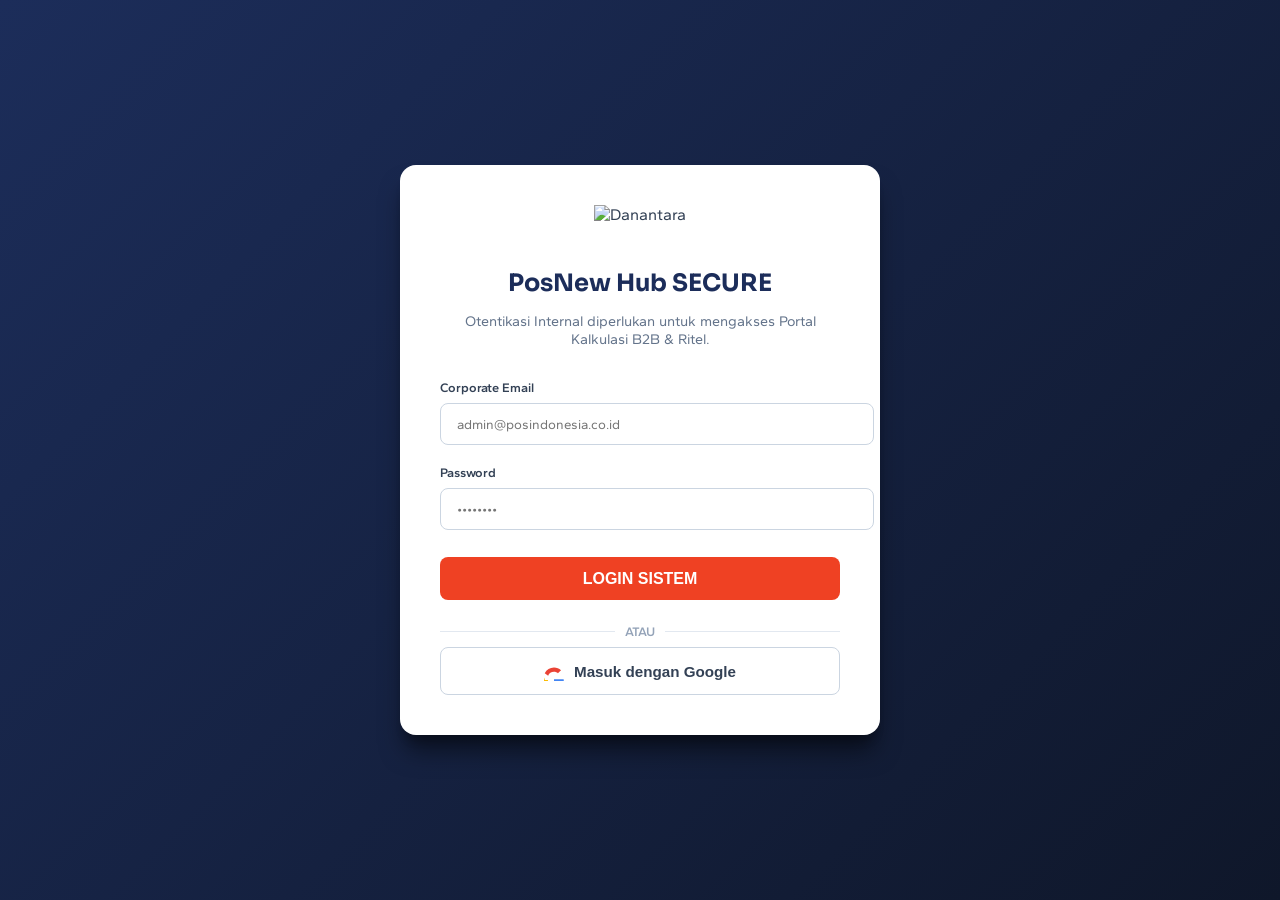
==== beta.html @ 0de01453 "Update beta.html" ====
<!DOCTYPE html>
<html lang="id">
<head>
    <meta charset="UTF-8">
    <meta name="viewport" content="width=device-width, initial-scale=1.0, maximum-scale=1.0, user-scalable=no">
    
    <title>Portal Optimalisasi Tarif Pengiriman PosIND by Ikhsan Radiansyah</title>
    <meta name="description" content="Portal Kalkulasi dan Optimalisasi Tarif Pengiriman Pos Indonesia (PosIND). Sistem logistik multi-paket B2B dan Ritel untuk efisiensi jalur Udara, Darat, Laut, Sekunder, dan Tersier oleh Ikhsan Radiansyah.">
    
    <!-- Favicon -->
    <link rel="icon" href="data:image/svg+xml,<svg xmlns=%22http://www.w3.org/2000/svg%22 viewBox=%220 0 100 100%22><text y=%22.9em%22 font-size=%2290%22>📦</text></svg>">
    
    <!-- Firebase SDK (Wajib untuk Login) -->
    <script src="https://www.gstatic.com/firebasejs/10.8.1/firebase-app-compat.js"></script>
    <script src="https://www.gstatic.com/firebasejs/10.8.1/firebase-auth-compat.js"></script>

    <script src="https://cdn.tailwindcss.com"></script>
    <script src="https://cdn.jsdelivr.net/npm/xlsx-js-style@1.2.0/dist/xlsx.bundle.js"></script>
    <script src="https://cdnjs.cloudflare.com/ajax/libs/PapaParse/5.4.1/papaparse.min.js"></script>
    
    <link href="https://cdn.jsdelivr.net/npm/tom-select@2.2.2/dist/css/tom-select.css" rel="stylesheet">
    <script src="https://cdn.jsdelivr.net/npm/tom-select@2.2.2/dist/js/tom-select.complete.min.js"></script>
    
    <link href="https://fonts.googleapis.com/css2?family=Sora:wght@600;700;800&family=Gantari:wght@400;500;600;700&display=swap" rel="stylesheet">
    
    <style>
        :root { 
            --pos-blue: #1C2D5A; 
            --pos-orange: #EF4123; 
            --bg: #F4F6F9; 
        }
        
        html { background-color: var(--bg); overscroll-behavior-y: none; }

        body {
            font-family: 'Gantari', sans-serif;
            background-color: var(--bg);
            display: flex;
            flex-direction: column;
            min-height: 100vh;
            color: #334155;
            margin: 0;
            padding: 0;
            overflow-x: hidden;
        }
        
        main { flex: 1; }

        .posblue { color: #1C2D5A; }
        .bg-posblue { background-color: #1C2D5A; }
        .posorange { color: #EF4123; }
        .bg-posorange { background-color: #EF4123; }
        
        /* TomSelect Style Override */
        .ts-control {
            border-color: #D1D5DB !important;
            padding: 0.7rem !important;
            border-radius: 0.375rem !important;
            font-family: inherit;
            font-weight: bold;
            text-transform: uppercase;
        }
        .ts-control.focus {
            border-color: #EF4123 !important;
            box-shadow: 0 0 0 1px #EF4123 !important;
        }
        .ts-dropdown { font-weight: bold; text-transform: uppercase; font-size: 0.875rem; }

        /* Footer */
        .dashboard-footer {
            width: 100%; box-sizing: border-box; background-color: #0f172a;
            border-top: 3px solid #EF4123; display: flex; justify-content: space-between;
            align-items: center; padding: 0 24px; margin-top: auto;
            font-family: 'Gantari', 'Segoe UI', sans-serif; z-index: 20;
            height: 60px; overflow: hidden;
            box-shadow: 0 50vh 0 50vh #0f172a; 
        }
        .footer-brand {
            display: flex; align-items: center; gap: 8px; color: #f8fafc; font-weight: 700; 
            font-size: 0.95rem; letter-spacing: 0.5px; white-space: nowrap; font-family: 'Sora', sans-serif;
        }
        .footer-desc { 
            color: #94a3b8; font-size: 0.8rem; margin: 0 15px; white-space: nowrap; 
            overflow: hidden; text-overflow: ellipsis; text-align: center; flex: 1;
        }
        .footer-creator-badge {
            display: inline-flex; align-items: center; gap: 6px;
            background: rgba(239, 65, 35, 0.1); border: 1px solid rgba(239, 65, 35, 0.2);
            padding: 5px 14px; border-radius: 20px; color: #e2e8f0; font-size: 0.75rem;
            white-space: nowrap; transition: all 0.3s ease;
        }

        @media (max-width: 850px) {
            .dashboard-footer { flex-direction: column; justify-content: center; gap: 8px; padding: 15px; height: auto; }
            .footer-desc { display: none; }
        }
        .min-w-input { min-width: 80px; }

        /* TAMPILAN LOGIN OVERLAY */
        #loginOverlay {
            position: fixed; top: 0; left: 0; width: 100vw; height: 100vh;
            background: linear-gradient(135deg, #1C2D5A 0%, #0f172a 100%);
            display: flex; justify-content: center; align-items: center;
            z-index: 9999;
        }
        .login-card {
            background: white; padding: 2.5rem; border-radius: 1rem;
            box-shadow: 0 20px 25px -5px rgba(0, 0, 0, 0.5), 0 10px 10px -5px rgba(0, 0, 0, 0.2);
            width: 100%; max-width: 400px; text-align: center;
        }
        .login-card img { height: 50px; margin: 0 auto 1.5rem auto; }
        .login-card h2 { font-family: 'Sora', sans-serif; color: #1C2D5A; font-size: 1.5rem; font-weight: 700; margin-bottom: 0.5rem; }
        .login-card p { color: #64748b; font-size: 0.9rem; margin-bottom: 2rem; }
        
        .input-group { margin-bottom: 1.2rem; text-align: left; }
        .input-group label { display: block; font-size: 0.8rem; font-weight: 600; color: #334155; margin-bottom: 0.5rem; }
        .input-group input { 
            width: 100%; padding: 0.75rem 1rem; border: 1px solid #cbd5e1; 
            border-radius: 0.5rem; outline: none; font-family: 'Gantari', sans-serif;
            transition: all 0.3s;
        }
        .input-group input:focus { border-color: #EF4123; box-shadow: 0 0 0 3px rgba(239, 65, 35, 0.1); }
        
        .btn-login {
            width: 100%; background-color: #EF4123; color: white; border: none;
            padding: 0.8rem; border-radius: 0.5rem; font-weight: 700; font-size: 1rem;
            cursor: pointer; transition: background-color 0.3s; margin-top: 0.5rem;
        }
        .btn-login:hover { background-color: #d1341a; }
        
        .divider {
            display: flex; align-items: center; text-align: center; margin: 1.5rem 0 0.5rem 0;
            color: #94a3b8; font-size: 0.8rem; font-weight: 600;
        }
        .divider::before, .divider::after { content: ''; flex: 1; border-bottom: 1px solid #e2e8f0; }
        .divider:not(:empty)::before { margin-right: .75em; }
        .divider:not(:empty)::after { margin-left: .75em; }

        .btn-google {
            width: 100%; background-color: #ffffff; color: #334155; border: 1px solid #cbd5e1;
            padding: 0.8rem; border-radius: 0.5rem; font-weight: 700; font-size: 0.95rem;
            cursor: pointer; transition: all 0.3s; margin-top: 0.5rem;
            display: flex; align-items: center; justify-content: center; gap: 10px;
        }
        .btn-google:hover { background-color: #f8fafc; border-color: #94a3b8; }
        
        #loginError { color: #ef4444; font-size: 0.85rem; font-weight: 600; margin-top: 1rem; display: none; }
    </style>
</head>

<body>

    <!-- OVERLAY LOGIN KEAMANAN -->
    <div id="loginOverlay">
        <div class="login-card">
            <img src="https://upload.wikimedia.org/wikipedia/commons/thumb/4/45/Logo_1_tahun_Danantara.svg/3840px-Logo_1_tahun_Danantara.svg.png" alt="Danantara">
            <h2>PosNew Hub SECURE</h2>
            <p>Otentikasi Internal diperlukan untuk mengakses Portal Kalkulasi B2B & Ritel.</p>
            
            <form id="loginForm">
                <div class="input-group">
                    <label>Corporate Email</label>
                    <input type="email" id="userEmail" placeholder="admin@posindonesia.co.id" required autocomplete="email">
                </div>
                <div class="input-group">
                    <label>Password</label>
                    <input type="password" id="userPass" placeholder="••••••••" required autocomplete="current-password">
                </div>
                <button type="submit" class="btn-login" id="loginBtnText">LOGIN SISTEM</button>
            </form>

            <div class="divider">ATAU</div>
            
            <button onclick="loginWithGoogle()" class="btn-google" id="btnGoogle">
                <svg viewBox="0 0 24 24" width="20" height="20" xmlns="http://www.w3.org/2000/svg">
                    <g transform="matrix(1, 0, 0, 1, 27.009001, 39.238998)">
                        <path fill="#4285F4" d="M -3.264 -15.192 C -3.264 -15.928 -3.328 -16.632 -3.453 -17.308 L -15.006 -17.308 L -15.006 -13.064 L -8.414 -13.064 C -8.697 -11.688 -9.479 -10.518 -10.648 -9.736 L -10.648 -6.974 L -6.696 -6.974 C -4.382 -9.141 -3.264 -12.482 -3.264 -15.192 Z"/>
                        <path fill="#34A853" d="M -15.006 -2.122 C -11.699 -2.122 -8.858 -3.218 -6.696 -5.161 L -10.648 -7.924 C -11.817 -7.142 -13.311 -6.657 -15.006 -6.657 C -18.283 -6.657 -21.054 -8.868 -22.029 -11.821 L -26.136 -11.821 L -26.136 -8.995 C -23.957 -4.685 -19.83 -2.122 -15.006 -2.122 Z"/>
                        <path fill="#FBBC05" d="M -22.029 -11.821 C -22.282 -12.569 -22.424 -13.363 -22.424 -14.178 C -22.424 -14.993 -22.282 -15.786 -22.029 -16.535 L -26.136 -16.535 L -26.136 -19.36 C -26.918 -17.765 -27.358 -16.02 -27.358 -14.178 C -27.358 -12.336 -26.918 -10.591 -26.136 -8.995 L -22.029 -11.821 Z"/>
                        <path fill="#EA4335" d="M -15.006 -26.234 C -13.208 -26.234 -11.583 -25.615 -10.313 -24.407 L -6.582 -28.138 C -8.858 -30.252 -11.699 -31.378 -15.006 -31.378 C -19.83 -31.378 -23.957 -28.815 -26.136 -24.505 L -22.029 -21.679 C -21.054 -24.632 -18.283 -26.234 -15.006 -26.234 Z"/>
                    </g>
                </svg>
                Masuk dengan Google
            </button>
            <div id="loginError">Email atau Password salah!</div>
        </div>
    </div>

    <!-- MAIN APP HIDDEN BY DEFAULT -->
    <header id="appHeader" class="bg-white shadow-md py-4 px-4 md:px-8 flex flex-col md:flex-row justify-between items-center mb-6 md:mb-8 gap-4 sticky top-0 z-50" style="display: none;">
        <img src="https://upload.wikimedia.org/wikipedia/commons/thumb/4/45/Logo_1_tahun_Danantara.svg/3840px-Logo_1_tahun_Danantara.svg.png" alt="Danantara" class="h-10 md:h-12 hidden md:block">
        <div class="flex items-center gap-3 flex-1 justify-center">
            <h1 class="text-xl md:text-2xl font-bold posblue text-center" style="font-family: 'Sora', sans-serif;">Portal Kalkulasi Tarif</h1>
            <span class="text-[10px] md:text-xs font-bold text-white bg-posblue px-2.5 py-1 rounded-full shadow-sm whitespace-nowrap tracking-wide">v3.7 SECURE PRO</span>
        </div>
        <div class="flex items-center gap-4">
            <img src="https://www.posindonesia.co.id/_next/image?url=https%3A%2F%2Fadmin-piol.posindonesia.co.id%2Fmedia%2FUntitled%20design%20(7).png&w=750&q=75" alt="PosIND" class="h-8 md:h-10 hidden md:block">
            <button onclick="logoutFirebase()" class="bg-red-50 text-red-600 hover:bg-red-100 border border-red-200 px-4 py-2 rounded-lg font-bold text-sm transition-colors flex items-center gap-2">
                <i data-lucide="log-out" class="w-4 h-4"></i> Keluar
            </button>
        </div>
    </header>

    <main id="appMain" class="w-full max-w-6xl mx-auto space-y-4 md:space-y-6 px-4 md:px-0 pb-16" style="display: none;">
        
        <div id="loadingStatus" class="bg-blue-100 border-l-4 border-posblue posblue p-4 rounded shadow mb-4 flex items-center">
            <svg class="animate-spin h-5 w-5 mr-3 flex-shrink-0" viewBox="0 0 24 24"><circle class="opacity-25" cx="12" cy="12" r="10" stroke="currentColor" stroke-width="4" fill="none"></circle><path class="opacity-75" fill="currentColor" d="M4 12a8 8 0 018-8V0C5.373 0 0 5.373 0 12h4zm2 5.291A7.962 7.962 0 014 12H0c0 3.042 1.135 5.824 3 7.938l3-2.647z"></path></svg>
            <span class="font-semibold text-sm md:text-base" id="loadingText">Menyedot 16 Database Google Sheets (Garuda, Regional, Lion Parcel, dll)...</span>
        </div>

        <section class="bg-white p-4 md:p-6 rounded-lg shadow-md border-t-4 border-posblue max-w-full overflow-hidden">
            <h2 class="text-base md:text-lg font-bold posblue mb-4 flex items-center">
                <span class="bg-posblue text-white rounded-full w-6 h-6 flex items-center justify-center text-xs md:text-sm mr-2">1</span> 
                Informasi Tujuan & Rincian Paket
            </h2>
            
            <div class="grid grid-cols-1 md:grid-cols-3 gap-4 md:gap-6 mb-6">
                <div class="max-w-full overflow-hidden">
                    <label class="block text-sm font-semibold text-gray-700 mb-2">Tujuan Akhir (Pilih KCU/KC Tersier)</label>
                    <select id="tujuanAkhirSelect" class="w-full uppercase" placeholder="KETIK NAMA KOTA/KCU..." onchange="syncTersier()">
                        <option value="">KETIK KCU/KC TUJUAN...</option>
                    </select>
                </div>
                <div class="max-w-full overflow-hidden">
                    <label class="block text-sm font-semibold text-gray-700 mb-2">Pilihan Moda Utama</label>
                    <div class="bg-gray-50 p-2.5 rounded border border-gray-200 flex flex-col space-y-3">
                        <label class="inline-flex items-center cursor-pointer">
                            <input type="radio" name="modaUtama" value="UDARA" class="text-posorange focus:ring-posorange w-4 h-4" onchange="renderDefaultRoutes()" checked>
                            <span class="ml-2 text-sm font-bold text-gray-800">Udara (Batam ➔ Jakarta)</span>
                        </label>
                        <label class="inline-flex items-center cursor-pointer">
                            <input type="radio" name="modaUtama" value="DARAT_LAUT" class="text-posorange focus:ring-posorange w-4 h-4" onchange="renderDefaultRoutes()">
                            <span class="ml-2 text-sm font-bold text-gray-800">Darat/Laut (Batam ➔ T.Pinang ➔ Pekanbaru)</span>
                        </label>
                    </div>
                </div>
                <div class="max-w-full overflow-hidden">
                    <label class="block text-sm font-semibold text-gray-700 mb-2">Jumlah Paket Kiriman</label>
                    <input type="number" id="jumlahPaket" class="w-full border border-gray-300 p-2.5 rounded focus:ring-posorange font-bold text-lg" value="1" min="1" onchange="renderPaketRows()">
                </div>
            </div>

            <div class="overflow-x-auto border border-gray-200 rounded-lg bg-gray-50 pb-2 w-full max-w-full">
                <table class="w-full text-sm text-left whitespace-nowrap" id="mainPaketTable">
                    <thead class="text-xs text-gray-700 uppercase bg-gray-200">
                        <tr>
                            <th class="px-3 py-3 w-1/4">Nama Paket (Ketik Bebas)</th>
                            <th class="px-3 py-3 min-w-input">Aktual (Kg)</th>
                            <th class="px-3 py-3 min-w-input">P (cm)</th>
                            <th class="px-3 py-3 min-w-input">L (cm)</th>
                            <th class="px-3 py-3 min-w-input">T (cm)</th>
                            <th class="px-3 py-3 min-w-input">Vol (Kg)</th>
                            <th class="px-3 py-3 min-w-input text-posorange">Chargeable (Kg)</th>
                        </tr>
                    </thead>
                    <tbody id="paketBody" class="divide-y divide-gray-200">
                        </tbody>
                </table>
            </div>
            
            <div class="flex flex-col md:flex-row justify-between items-start md:items-center mt-3 gap-2">
                <p class="text-xs text-gray-500 font-semibold">*Chargeable Weight dibulatkan ke atas jika desimal > 0.30 (300 gram).</p>
                <div class="bg-blue-50 border border-blue-200 text-blue-800 text-xs px-3 py-2 rounded flex items-center font-semibold">
                    <span class="mr-2 text-base">✨</span> 
                    Tips: Anda bisa langsung COPY tabel dari Excel (Termasuk Nama Paket), lalu PASTE di kolom web ini!
                </div>
            </div>
        </section>

        <section class="bg-white p-4 md:p-6 rounded-lg shadow-md border-t-4 border-posorange max-w-full overflow-hidden">
            <h2 class="text-base md:text-lg font-bold posblue mb-4 flex items-center">
                <span class="bg-posorange text-white rounded-full w-6 h-6 flex items-center justify-center text-xs md:text-sm mr-2">2</span> 
                Susun Rute Perjalanan (Universal Chaining)
            </h2>
            <div id="ruteContainer" class="space-y-4"></div>
            
            <button id="btnTambahRute" onclick="tambahRute()" class="mt-5 posblue font-bold text-sm md:text-base flex items-center hover:text-red-500 transition-colors opacity-50 cursor-not-allowed w-full md:w-auto justify-center md:justify-start border-2 border-dashed border-gray-300 p-3 rounded-lg" disabled>
                <svg class="w-5 h-5 mr-2" fill="none" stroke="currentColor" viewBox="0 0 24 24"><path stroke-linecap="round" stroke-linejoin="round" stroke-width="3" d="M12 4v16m8-8H4"></path></svg>
                + TAMBAH RUTE LANJUTAN
            </button>
        </section>

        <section class="bg-white p-4 md:p-6 rounded-lg shadow-md border-t-4 border-green-600 max-w-full overflow-hidden">
            <h2 class="text-base md:text-lg font-bold posblue mb-4 flex items-center">
                <span class="bg-green-600 text-white rounded-full w-6 h-6 flex items-center justify-center text-xs md:text-sm mr-2">3</span> 
                Biaya Tersier (Otomatis)
            </h2>
            <p class="text-xs md:text-sm text-gray-500 mb-4">Biaya pengantaran akhir ini ditarik secara otomatis berdasarkan Tujuan Akhir yang Anda pilih di Step 1.</p>
            
            <div class="flex flex-col md:flex-row gap-3 md:gap-4 items-center bg-gray-50 p-4 rounded border border-gray-200">
                <div class="w-full md:w-auto text-left md:text-center font-bold text-gray-500 text-sm">Tarif Pengantaran KCU/KC :</div>
                <div class="relative w-full flex-1 mt-2 md:mt-0">
                    <span class="absolute left-3 top-2.5 text-gray-500 font-semibold">Rp</span>
                    <input type="text" id="tarifTersier" class="w-full bg-gray-200 border border-gray-300 p-2.5 pl-10 rounded text-gray-700 font-bold cursor-not-allowed" placeholder="0" readonly data-value="0">
                </div>
            </div>
        </section>

        <section class="bg-white p-4 md:p-6 rounded-lg shadow-md border-t-4 border-yellow-500 mt-6 max-w-full overflow-hidden">
            <h2 class="text-base md:text-lg font-bold posblue mb-4 flex items-center">
                <span class="bg-yellow-500 text-white rounded-full w-6 h-6 flex items-center justify-center text-xs md:text-sm mr-2">4</span> 
                Pengaturan Margin & Biaya Tambahan (Opsional)
            </h2>
            <div class="grid grid-cols-1 md:grid-cols-4 gap-4 md:gap-6">
                <div class="max-w-full">
                    <label class="block text-sm font-semibold text-gray-700 mb-2">Margin Target (%)</label>
                    <input type="number" id="inputMargin" class="w-full border border-gray-300 p-2.5 rounded focus:ring-yellow-500 font-bold text-lg text-posblue" value="15" min="1" step="0.1">
                </div>
                <div class="max-w-full">
                    <label class="block text-sm font-semibold text-gray-700 mb-2">Nama Biaya Langsung</label>
                    <input type="text" id="inputNamaBL" class="w-full border border-gray-300 p-2.5 rounded uppercase font-bold text-gray-700" placeholder="Cth: Sewa Truk">
                </div>
                <div class="max-w-full">
                    <label class="block text-sm font-semibold text-gray-700 mb-2">Nominal Biaya (Rp)</label>
                    <div class="relative w-full">
                        <span class="absolute left-3 top-2.5 text-gray-500 font-semibold">Rp</span>
                        <input type="text" id="inputNominalBL" class="w-full border border-gray-300 p-2.5 pl-10 rounded font-bold text-gray-700" placeholder="0" oninput="formatRupiahInput(this)">
                    </div>
                </div>
                <div class="max-w-full flex items-center md:mt-7">
                    <label class="inline-flex items-center cursor-pointer bg-gray-50 p-2.5 border border-gray-200 rounded w-full">
                        <input type="checkbox" id="checkPajakBL" class="form-checkbox text-posorange h-5 w-5 rounded focus:ring-posorange">
                        <span class="ml-3 font-bold text-gray-700 text-sm">Potong PPh 2%</span>
                    </label>
                </div>
            </div>
            <p class="text-xs text-gray-500 mt-3 font-semibold">*Biaya Langsung & Margin di atas akan terintegrasi dan membentuk DPP yang sesuai secara presisi di file Excel.</p>
        </section>

        <div class="flex justify-end mb-16 mt-6">
            <button onclick="hitungOptimalisasi()" id="btnHitung" class="bg-posorange hover:bg-red-600 text-white font-bold py-4 px-8 rounded shadow-lg text-lg w-full md:w-auto opacity-50 cursor-not-allowed transition-all" disabled>
                KALKULASI TARIF OPTIMALISASI
            </button>
        </div>

        <section id="hasil-container" class="hidden bg-white p-4 md:p-6 rounded-lg shadow-md border border-gray-200 mb-16 max-w-full overflow-hidden">
            <div class="flex flex-col md:flex-row justify-between items-start md:items-end border-b pb-4 mb-4 gap-4">
                <div>
                    <h2 class="text-xl font-bold posblue">Tabel Preview Optimalisasi</h2>
                    <p id="labelTujuan" class="text-gray-600 font-semibold mt-1 uppercase"></p>
                </div>
                <button onclick="exportToExcel()" class="bg-green-600 hover:bg-green-700 text-white font-bold py-3 px-6 rounded shadow flex items-center w-full md:w-auto justify-center transition-all">
                    <svg class="w-5 h-5 mr-2" fill="none" stroke="currentColor" viewBox="0 0 24 24"><path stroke-linecap="round" stroke-linejoin="round" stroke-width="2" d="M12 10v6m0 0l-3-3m3 3l3-3m2 8H7a2 2 0 01-2-2V5a2 2 0 012-2h5.586a1 1 0 01.707.293l5.414 5.414a1 1 0 01.293.707V19a2 2 0 01-2 2z"></path></svg>
                    Download Excel (Otomatis Rumus)
                </button>
            </div>
            
            <div class="overflow-x-auto pb-2 w-full max-w-full">
                <table class="w-full text-sm md:text-base text-left text-gray-700 border" id="tableHasil">
                    <thead class="text-xs md:text-sm text-white uppercase bg-posblue border-b" id="hasilHeaders">
                        </thead>
                    <tbody id="tbodyHasil" class="divide-y divide-gray-200 bg-gray-50">
                        </tbody>
                    <tfoot id="tfootHasil" class="bg-gray-200 font-bold text-posblue uppercase text-sm border-t-2 border-gray-400">
                        </tfoot>
                </table>
            </div>
        </section>
    </main>

    <footer id="appFooter" class="dashboard-footer" style="display: none;">
        <div class="footer-brand">
            <i data-lucide="layers" style="color: #EF4123; width: 18px; height: 18px;"></i>
            PosNew Hub
        </div>
        <p class="footer-desc">Sistem utilitas ini dikembangkan secara independen untuk optimalisasi efisiensi layanan logistik B2B dan Ritel.</p>
        <div class="footer-creator-badge">
            <i data-lucide="code-2" style="color: #EF4123; width: 14px; height: 14px;"></i>
            Inovasi oleh <strong>Ikhsan Radiansyah</strong> &copy; 2026
        </div>
    </footer>

    <script src="https://unpkg.com/lucide@latest"></script>
    <script>
        if (typeof lucide !== 'undefined') {
            lucide.createIcons();
        }

        // =================================================================================
        // INISIALISASI FIREBASE & SISTEM LOGIN (DENGAN WHITELIST)
        // =================================================================================
        const firebaseConfig = {
            apiKey: "AIzaSyDfgKIOdlC8JEWZGBtUauDQa3tC1PYNj94",
            authDomain: "web-optimalisasi.firebaseapp.com",
            projectId: "web-optimalisasi",
            storageBucket: "web-optimalisasi.firebasestorage.app",
            messagingSenderId: "1080281321221",
            appId: "1:1080281321221:web:da78144e52be1d9429716c"
        };
        firebase.initializeApp(firebaseConfig);
        const auth = firebase.auth();
        const googleProvider = new firebase.auth.GoogleAuthProvider();

        const loginOverlay = document.getElementById('loginOverlay');
        const appHeader = document.getElementById('appHeader');
        const appMain = document.getElementById('appMain');
        const appFooter = document.getElementById('appFooter');

        // Listener Status Login (DILENGKAPI SATPAM WHITELIST)
        auth.onAuthStateChanged(user => {
            if (user) {
                // 1. DAFTAR DOMAIN & EMAIL YANG DIIZINKAN (Whitelist)
                const allowedDomain = "@posindonesia.co.id";
                const allowedEmails = [
                    "ikhsanradiansyah@gmail.com", 
                    "ikhsan@posnew.com"
                ];

                // 2. LOGIKA SATPAM: Cek apakah email user berakhiran domain resmi ATAU ada di daftar khusus
                if (user.email.endsWith(allowedDomain) || allowedEmails.includes(user.email)) {
                    
                    // JIKA LOLOS: Buka gembok dan tampilkan aplikasi
                    loginOverlay.style.display = 'none';
                    appHeader.style.display = 'flex';
                    appMain.style.display = 'block';
                    appFooter.style.display = 'flex';
                    
                    // Jalankan fungsi memuat database Google Sheets setelah login sukses
                    if(Object.keys(matrixUdara).length === 0) initData(); 

                } else {
                    // JIKA ILEGAL: Langsung tendang keluar (Logout Paksa)
                    auth.signOut().then(() => {
                        loginOverlay.style.display = 'flex';
                        document.getElementById('loginError').innerText = "Akses ditolak! Gunakan email korporat resmi PosIND.";
                        document.getElementById('loginError').style.display = 'block';
                    });
                }
            } else {
                // Jika belum login, tampilkan gembok, sembunyikan aplikasi
                loginOverlay.style.display = 'flex';
                appHeader.style.display = 'none';
                appMain.style.display = 'none';
                appFooter.style.display = 'none';
            }
        });

        // Proses Login Email/Password
        document.getElementById('loginForm').addEventListener('submit', (e) => {
            e.preventDefault();
            const email = document.getElementById('userEmail').value;
            const pass = document.getElementById('userPass').value;
            const btn = document.getElementById('loginBtnText');
            
            btn.innerText = "Memeriksa...";
            document.getElementById('loginError').style.display = 'none';

            auth.signInWithEmailAndPassword(email, pass)
                .then(() => {
                    btn.innerText = "LOGIN SISTEM";
                })
                .catch((error) => {
                    btn.innerText = "LOGIN SISTEM";
                    document.getElementById('loginError').innerText = "Email atau Password salah!";
                    document.getElementById('loginError').style.display = 'block';
                    console.error("Login Gagal:", error);
                });
        });

        // Proses Login via Google
        function loginWithGoogle() {
            const btn = document.getElementById('btnGoogle');
            const originalContent = btn.innerHTML;
            btn.innerHTML = "Memeriksa...";
            document.getElementById('loginError').style.display = 'none';

            auth.signInWithPopup(googleProvider)
                .then((result) => {
                    btn.innerHTML = originalContent;
                })
                .catch((error) => {
                    btn.innerHTML = originalContent;
                    document.getElementById('loginError').innerText = "Gagal login dengan akun Google.";
                    document.getElementById('loginError').style.display = 'block';
                    console.error("Google Login Gagal:", error);
                });
        }

        // Proses Tombol Logout
        function logoutFirebase() {
            auth.signOut().then(() => {
                document.getElementById('userEmail').value = '';
                document.getElementById('userPass').value = '';
            });
        }


        // =================================================================================
        // SMART COPY-PASTE DARI EXCEL (FITUR V2.1 PRO)
        // =================================================================================
        document.addEventListener('DOMContentLoaded', () => {
            const tableBody = document.getElementById('paketBody');
            
            tableBody.addEventListener('paste', function(e) {
                let target = e.target;
                
                let allowedClasses = ['paket-nama', 'paket-aktual', 'paket-p', 'paket-l', 'paket-t'];
                let isAllowed = allowedClasses.some(cls => target.classList.contains(cls));
                
                if (!isAllowed) return; 

                let pasteData = (e.clipboardData || window.clipboardData).getData('text');
                let rows = pasteData.trim().split(/\r\n|\n|\r/);
                
                if (rows.length <= 1 && rows[0].split('\t').length <= 1) return; 

                e.preventDefault();
                
                let tr = target.closest('tr');
                let allTrs = Array.from(tableBody.querySelectorAll('tr'));
                let startRowIndex = allTrs.indexOf(tr);

                let requiredRows = startRowIndex + rows.length;
                let jumlahPaketInput = document.getElementById('jumlahPaket');
                
                if (requiredRows > parseInt(jumlahPaketInput.value)) {
                    jumlahPaketInput.value = requiredRows;
                    renderPaketRows();
                    allTrs = Array.from(tableBody.querySelectorAll('tr'));
                }

                let startColIndex = allowedClasses.findIndex(c => target.classList.contains(c));

                for (let i = 0; i < rows.length; i++) {
                    let cells = rows[i].split('\t');
                    let currentRow = allTrs[startRowIndex + i];
                    
                    if(!currentRow) continue;

                    for (let j = 0; j < cells.length; j++) {
                        let currentTargetCol = startColIndex + j;
                        if (currentTargetCol < allowedClasses.length) {
                            let input = currentRow.querySelector('.' + allowedClasses[currentTargetCol]);
                            if (input) {
                                if (allowedClasses[currentTargetCol] === 'paket-nama') {
                                    input.value = cells[j].trim().toUpperCase();
                                } else {
                                    let cleanVal = cells[j].trim().replace(/,/g, '.'); 
                                    let num = parseFloat(cleanVal);
                                    if (!isNaN(num)) input.value = num;
                                }
                            }
                        }
                    }
                    calcCW(currentRow.querySelector('.paket-aktual'));
                }
            });
        });

        // =================================================================================
        // FORMAT RUPIAH PADA INPUT (BIAYA LANGSUNG)
        // =================================================================================
        function formatRupiahInput(elem) {
            let val = elem.value.replace(/[^,\d]/g, '');
            if(val === '') { elem.value = ''; return; }
            let parts = val.split(',');
            let intPart = parts[0].replace(/\B(?=(\d{3})+(?!\d))/g, ".");
            elem.value = parts.length > 1 ? intPart + ',' + parts[1] : intPart;
        }

        function unformatRupiah(str) {
            if (!str) return 0;
            let val = str.replace(/\./g, '').replace(/,/g, '.');
            return parseFloat(val) || 0;
        }

        // =================================================================================
        // SEMUA URL CSV DARI GOOGLE SHEETS
        // =================================================================================
        // URL DATABASE BARU v3.6
        const urlGaruda      = "https://docs.google.com/spreadsheets/d/e/2PACX-1vTWQUlgZAwei-KhsKknZWiRMd5pPTGG6A0Y6yGx3N4uhJZGLNFoY76vNTqj-S9DoA/pub?gid=757372231&single=true&output=csv";
        const urlReg1        = "https://docs.google.com/spreadsheets/d/e/2PACX-1vTWQUlgZAwei-KhsKknZWiRMd5pPTGG6A0Y6yGx3N4uhJZGLNFoY76vNTqj-S9DoA/pub?gid=615154213&single=true&output=csv";
        const urlReg2        = "https://docs.google.com/spreadsheets/d/e/2PACX-1vTWQUlgZAwei-KhsKknZWiRMd5pPTGG6A0Y6yGx3N4uhJZGLNFoY76vNTqj-S9DoA/pub?gid=122444008&single=true&output=csv";
        const urlReg4        = "https://docs.google.com/spreadsheets/d/e/2PACX-1vTWQUlgZAwei-KhsKknZWiRMd5pPTGG6A0Y6yGx3N4uhJZGLNFoY76vNTqj-S9DoA/pub?gid=1813154874&single=true&output=csv";
        const urlReg5        = "https://docs.google.com/spreadsheets/d/e/2PACX-1vTWQUlgZAwei-KhsKknZWiRMd5pPTGG6A0Y6yGx3N4uhJZGLNFoY76vNTqj-S9DoA/pub?gid=1619823732&single=true&output=csv";
        const urlReg6        = "https://docs.google.com/spreadsheets/d/e/2PACX-1vTWQUlgZAwei-KhsKknZWiRMd5pPTGG6A0Y6yGx3N4uhJZGLNFoY76vNTqj-S9DoA/pub?gid=1069579888&single=true&output=csv";
        const urlLionParcel  = "https://docs.google.com/spreadsheets/d/e/2PACX-1vTY1ZYwkN75fRtyx9rJnJolO1Jivpp4VgITusmT3vP_pkiPIPgjcyTk2fuWFLrzSw/pub?gid=1278404874&single=true&output=csv";
        
        const urlPrimerDarat = "https://docs.google.com/spreadsheets/d/e/2PACX-1vRSuYYRcuYa4ehq9NlTxSJlse6CMFLMrOWU5zHcaEdyj2k1VRKr-t7z52ua-5DrtA/pub?gid=1226896685&single=true&output=csv";
        const urlPrimerLaut  = "https://docs.google.com/spreadsheets/d/e/2PACX-1vRSuYYRcuYa4ehq9NlTxSJlse6CMFLMrOWU5zHcaEdyj2k1VRKr-t7z52ua-5DrtA/pub?gid=1554248724&single=true&output=csv";
        const urlTersier     = "https://docs.google.com/spreadsheets/d/e/2PACX-1vSxObv37H-oKqgwvuJpj8Cx_N4dBKQU9Fx2Y9BT-o8qVbRRQvJ93S6RzjsTmVd-IA/pub?gid=1649129386&single=true&output=csv";
        
        const urlSekunderList = [
            "https://docs.google.com/spreadsheets/d/e/2PACX-1vSxObv37H-oKqgwvuJpj8Cx_N4dBKQU9Fx2Y9BT-o8qVbRRQvJ93S6RzjsTmVd-IA/pub?gid=1000630291&single=true&output=csv",
            "https://docs.google.com/spreadsheets/d/e/2PACX-1vSxObv37H-oKqgwvuJpj8Cx_N4dBKQU9Fx2Y9BT-o8qVbRRQvJ93S6RzjsTmVd-IA/pub?gid=987251352&single=true&output=csv",
            "https://docs.google.com/spreadsheets/d/e/2PACX-1vSxObv37H-oKqgwvuJpj8Cx_N4dBKQU9Fx2Y9BT-o8qVbRRQvJ93S6RzjsTmVd-IA/pub?gid=140592202&single=true&output=csv",
            "https://docs.google.com/spreadsheets/d/e/2PACX-1vSxObv37H-oKqgwvuJpj8Cx_N4dBKQU9Fx2Y9BT-o8qVbRRQvJ93S6RzjsTmVd-IA/pub?gid=471427614&single=true&output=csv",
            "https://docs.google.com/spreadsheets/d/e/2PACX-1vSxObv37H-oKqgwvuJpj8Cx_N4dBKQU9Fx2Y9BT-o8qVbRRQvJ93S6RzjsTmVd-IA/pub?gid=844283654&single=true&output=csv",
            "https://docs.google.com/spreadsheets/d/e/2PACX-1vSxObv37H-oKqgwvuJpj8Cx_N4dBKQU9Fx2Y9BT-o8qVbRRQvJ93S6RzjsTmVd-IA/pub?gid=1040661244&single=true&output=csv"
        ];

        let matrixUdara = {}; 
        let garudaMatrix = {};
        let regionalFees = {};
        let matrixLion = {};
        let matrixDarat = {}; 
        let matrixLaut = {}; 
        let matrixSekunder = {}; 
        let tersierMap = {}; 
        let ruteCount = 0;
        let tsTujuan; 
        
        let globalRutes = [];
        let globalTersier = null;

        function renderPaketRows() {
            let targetCount = parseInt(document.getElementById('jumlahPaket').value) || 1;
            if(targetCount < 1) { targetCount = 1; document.getElementById('jumlahPaket').value = 1; }
            
            let tbody = document.getElementById('paketBody');
            let currentCount = tbody.children.length;

            if (targetCount > currentCount) {
                for (let i = currentCount; i < targetCount; i++) {
                    tbody.insertAdjacentHTML('beforeend', `
                        <tr class="paket-row hover:bg-gray-100 transition-colors">
                            <td class="p-2"><input type="text" class="paket-nama w-full border border-gray-300 p-2 rounded uppercase font-bold text-gray-700" placeholder="PAKET ${i+1}" value="PAKET ${i+1}"></td>
                            <td class="p-2"><input type="number" class="paket-aktual w-full border border-gray-300 p-2 rounded" min="0" step="0.1" value="10" oninput="calcCW(this)"></td>
                            <td class="p-2"><input type="number" class="paket-p w-full border border-gray-300 p-2 rounded" min="0" value="20" oninput="calcCW(this)"></td>
                            <td class="p-2"><input type="number" class="paket-l w-full border border-gray-300 p-2 rounded" min="0" value="20" oninput="calcCW(this)"></td>
                            <td class="p-2"><input type="number" class="paket-t w-full border border-gray-300 p-2 rounded" min="0" value="20" oninput="calcCW(this)"></td>
                            <td class="p-2"><input type="text" class="paket-vol w-full bg-gray-200 border border-gray-300 p-2 rounded text-center" readonly value="2.00"></td>
                            <td class="p-2"><input type="text" class="paket-cw w-full bg-orange-100 border border-posorange p-2 rounded font-bold text-center text-posorange" readonly value="10"></td>
                        </tr>
                    `);
                    calcCW(tbody.lastElementChild.querySelector('.paket-aktual'));
                }
            } else if (targetCount < currentCount) {
                for (let i = currentCount; i > targetCount; i--) {
                    tbody.lastElementChild.remove();
                }
            }
        }

        function calcCW(elem) {
            let row = elem.closest('.paket-row');
            let a = parseFloat(row.querySelector('.paket-aktual').value) || 0;
            let p = parseFloat(row.querySelector('.paket-p').value) || 0;
            let l = parseFloat(row.querySelector('.paket-l').value) || 0;
            let t = parseFloat(row.querySelector('.paket-t').value) || 0;
            
            let modaVal = document.querySelector('input[name="modaUtama"]:checked').value;
            let pembagi = modaVal === 'UDARA' ? 6000 : 4000;
            
            let vol = (p * l * t) / pembagi;
            row.querySelector('.paket-vol').value = vol.toFixed(2);
            
            let maxWeight = Math.max(a, vol);
            let intPart = Math.floor(maxWeight);
            let decPart = maxWeight - intPart;
            
            let cw = decPart > 0.30 ? intPart + 1 : intPart;
            if (cw < 1) cw = 1; 
            
            row.querySelector('.paket-cw').value = cw;
        }

        function parseRupiah(str) {
            if (str === null || str === undefined) return 0;
            let s = String(str).trim();
            if (s === "-" || s === "" || s.toUpperCase() === "PRIMER" || s.toUpperCase() === "NAN") return 0;
            s = s.replace(/Rp/gi, '').replace(/\s/g, '');
            
            let lastDot = s.lastIndexOf('.');
            let lastComma = s.lastIndexOf(',');

            if (lastDot > -1 && lastComma > -1) {
                if (lastComma > lastDot) s = s.replace(/\./g, '').replace(',', '.');
                else s = s.replace(/,/g, '');
            } else if (lastComma > -1) {
                let parts = s.split(',');
                if (parts[parts.length-1].length === 2) s = s.replace(',', '.');
                else s = s.replace(/,/g, '');
            } else if (lastDot > -1) {
                let parts = s.split('.');
                let isThousand = true;
                for(let i = 1; i < parts.length; i++) {
                    if(parts[i].length !== 3) { isThousand = false; break; }
                }
                if (isThousand) s = s.replace(/\./g, '');
            }
            
            let val = parseFloat(s);
            return isNaN(val) ? 0 : Math.ceil(val); 
        }

        function formatRupiahUI(number) { return new Intl.NumberFormat('id-ID').format(number); }

        function getAliasOrigin(moda, prevDest) {
            if (!prevDest) return "";
            let dest = String(prevDest).toUpperCase().trim();
            
            // Jika dest dari Primer Udara memiliki format "CGK - JAKARTA", ambil nama kotanya saja
            if (dest.includes(" - ")) {
                dest = dest.split(" - ")[1].trim();
            }
            
            if (dest.includes("JAKARTA") && moda === "SEKUNDER") return "TANGERANG";
            return dest.replace(/[0-9]/g, '').trim(); 
        }

        
        // PARSER KHUSUS LION PARCEL
        function parseLionSheet(data, targetMatrixObj) {
            if (data.length < 2) return;
            let originCol = -1, destCol = -1, rateCol = -1;
            for (let r = 0; r < Math.min(data.length, 5); r++) {
                let row = data[r].map(x => String(x).toUpperCase().trim());
                originCol = row.findIndex(x => x === "ORIGIN" || x.includes("ORIGIN") || x.includes("ASAL"));
                destCol = row.findIndex(x => x === "DESTINATION" || x.includes("DESTINATION") || x.includes("TUJUAN"));
                rateCol = row.findIndex(x => x === "RATE / KG" || x.includes("RATE") || x.includes("HARGA") || x.includes("TARIF"));
                if (originCol > -1 && destCol > -1 && rateCol > -1) break;
            }
            if (originCol === -1) originCol = 0;
            if (destCol === -1) destCol = 1;
            if (rateCol === -1) rateCol = 2;

            for (let i = 1; i < data.length; i++) {
                if (data[i].length <= Math.max(originCol, destCol, rateCol)) continue;
                let origin = String(data[i][originCol]).toUpperCase().trim().replace(/\s*\([^)]*\)/g, '').trim();
                let dest = String(data[i][destCol]).toUpperCase().trim().replace(/\s*\([^)]*\)/g, '').trim();
                if (!origin || !dest || origin === "ORIGIN" || origin === "---") continue;
                let harga = parseRupiah(data[i][rateCol]);
                if (harga > 0) {
                    if (!targetMatrixObj[origin]) targetMatrixObj[origin] = {};
                    if (!targetMatrixObj[origin][dest] || harga < targetMatrixObj[origin][dest]) targetMatrixObj[origin][dest] = harga;
                }
            }
        }

        // PARSER GARUDA INDONESIA
        
        // PARSER GARUDA INDONESIA
        function parseGaruda(data) {
            if (data.length < 2) return;
            let hOrigin = -1, hDest = -1, hBiaya = -1;
            for(let r=0; r<Math.min(data.length, 5); r++){
                let row = data[r].map(x=>String(x).toUpperCase().trim());
                if(hOrigin === -1) hOrigin = row.findIndex(x=>x.includes("ORIGIN"));
                if(hDest === -1) hDest = row.findIndex(x=>x.includes("DESTINASI") || x.includes("DESTINATION"));
                if(hBiaya === -1) hBiaya = row.findIndex(x=>x.includes("BIAYA PER KG") || x.includes("RATE"));
                if(hOrigin > -1 && hDest > -1 && hBiaya > -1) break;
            }
            if(hOrigin === -1) { hOrigin=1; hDest=2; hBiaya=3; }

            for(let i=1; i<data.length; i++) {
                if(data[i].length <= Math.max(hOrigin, hDest, hBiaya)) continue;
                let oRaw = String(data[i][hOrigin]).trim().toUpperCase();
                let dRaw = String(data[i][hDest]).trim().toUpperCase();
                if(!oRaw || !dRaw || oRaw.includes("ORIGIN") || oRaw === "NAN") continue;

                let originCode = oRaw.split('-')[0].trim();
                let destCode = dRaw.split('-')[0].trim();
                
                // Format ulang agar seragam misal: "BTH - BATAM"
                let originName = oRaw.includes('-') ? oRaw.substring(oRaw.indexOf('-')+1).trim() : originCode;
                let destName = dRaw.includes('-') ? dRaw.substring(dRaw.indexOf('-')+1).trim() : destCode;
                
                let originKey = originCode + " - " + originName;
                let destKey = destCode + " - " + destName;

                let biaya = parseRupiah(data[i][hBiaya]);
                if(biaya > 0) {
                    if(!garudaMatrix[originKey]) garudaMatrix[originKey] = { code: originCode, dests: {} };
                    if(!garudaMatrix[originKey].dests[destKey] || biaya > garudaMatrix[originKey].dests[destKey].biaya) {
                        garudaMatrix[originKey].dests[destKey] = { biaya: biaya, code: destCode };
                    }
                }
            }
        }

        // PARSER REGIONAL 1 - 6 (Handling)
        function parseRegional(data) {
            if (data.length < 2) return;
            let hBandara = -1, hOut = -1, hInAdmin = -1, hInGudang = -1;

            for(let r=0; r<Math.min(data.length, 10); r++) {
                for(let c=0; c<data[r].length; c++) {
                    let val = String(data[r][c]).toUpperCase().trim();
                    if(val === "BANDARA" || val === "BANDARA ") hBandara = c;
                    
                    if(val.includes("TOTAL BIAYA OUTGOING")) hOut = c;
                    else if(val.includes("JLH BIAYA HANDLING DARAT") && hOut === -1) hOut = c;
                    else if(val.includes("BIAYA HANDLING OUTGOING") && hOut === -1) hOut = c;
                    
                    if(val.includes("BIAYA ADMIN/ SMU") || val.includes("BIAYA ADMIN/SMU")) hInAdmin = c;
                    if(val.includes("SEWA GUDANG INCOMING")) hInGudang = c;
                }
            }

            for(let i=1; i<data.length; i++) {
                if(hBandara === -1 || data[i].length <= hBandara) continue;
                let bandaraRaw = String(data[i][hBandara]).trim().toUpperCase();
                if(!bandaraRaw || bandaraRaw === "NAN" || bandaraRaw.length < 3 || bandaraRaw.includes("BANDARA")) continue;
                
                let bandara = bandaraRaw.split(' ')[0].trim(); 
                
                let outFee = hOut > -1 ? parseRupiah(data[i][hOut]) : 0;
                let inAdmin = hInAdmin > -1 ? parseRupiah(data[i][hInAdmin]) : 0;
                let inGudang = hInGudang > -1 ? parseRupiah(data[i][hInGudang]) : 0;
                let inFee = inAdmin + inGudang;

                if(!regionalFees[bandara]) regionalFees[bandara] = { out: 0, in: 0 };
                if(outFee > regionalFees[bandara].out) regionalFees[bandara].out = outFee;
                if(inFee > regionalFees[bandara].in) regionalFees[bandara].in = inFee;
            }
        }

        // BUILDER MATRIKS UDARA
        
        // BUILDER MATRIKS UDARA
        function buildMatrixUdara() {
            matrixUdara = {};
            for (let originKey in garudaMatrix) {
                matrixUdara[originKey] = {};
                let originCode = garudaMatrix[originKey].code;
                
                for (let destKey in garudaMatrix[originKey].dests) {
                    let destObj = garudaMatrix[originKey].dests[destKey];
                    let destCode = destObj.code;
                    let base = destObj.biaya;
                    
                    let outFee = regionalFees[originCode] ? regionalFees[originCode].out : 0;
                    
                    let inFee = 0;
                    let destAlias = destCode === "CGK" ? "KTSH" : (destCode === "KTSH" ? "CGK" : destCode);
                    
                    if (regionalFees[destCode]) {
                        inFee = regionalFees[destCode].in;
                    } else if (regionalFees[destAlias]) {
                        inFee = regionalFees[destAlias].in;
                    }

                    matrixUdara[originKey][destKey] = base + outFee + inFee;
                }
            }
        }


                Papa.parse(responses[0], { skipEmptyLines: true, complete: res => parseGaruda(res.data) });
                for(let i=1; i<=5; i++) {
                    Papa.parse(responses[i], { skipEmptyLines: true, complete: res => parseRegional(res.data) });
                }
                buildMatrixUdara(); // Rangkai rumus Primer Udara

                Papa.parse(responses[6], { skipEmptyLines: true, complete: res => parseMatrixSheet(res.data, matrixDarat) });
                Papa.parse(responses[7], { skipEmptyLines: true, complete: res => parseMatrixSheet(res.data, matrixLaut) });
                Papa.parse(responses[9], { skipEmptyLines: true, complete: res => parseLionSheet(res.data, matrixLion) });

                Papa.parse(responses[8], {
                    skipEmptyLines: true,
                    complete: function(results) {
                        const data = results.data;
                        let headerRowIdx = -1;
                        for(let r = 0; r < Math.min(data.length, 15); r++) {
                            let rowArr = data[r].map(x => String(x).toUpperCase().trim());
                            if(rowArr.includes("KCU/KC") || rowArr.includes("KCU") || rowArr.includes("KC")) { 
                                headerRowIdx = r; break; 
                            }
                        }
                        if (headerRowIdx === -1) headerRowIdx = 0;
                        
                        let headerTersier = data[headerRowIdx].map(x => String(x).trim().toUpperCase());
                        let kcuColIdx = headerTersier.findIndex(x => x === "KCU/KC" || x === "KCU" || x === "KC");
                        let biayaColIdx = headerTersier.findIndex(x => x === "BIAYA PER KG" || x === "BIAYA / KG");
                        if (biayaColIdx === -1) biayaColIdx = headerTersier.findIndex(x => x.includes("BIAYA PER KG") || x.includes("PER KG"));
                        
                        if (kcuColIdx === -1) kcuColIdx = 2; 
                        if (biayaColIdx === -1) biayaColIdx = 10; 

                        for(let i = headerRowIdx + 1; i < data.length; i++) {
                            if(data[i].length <= kcuColIdx) continue;
                            let kcu = String(data[i][kcuColIdx]).trim().toUpperCase();
                            if(!kcu || kcu === "" || kcu.includes("---") || kcu === "KANTOR TUJUAN" || kcu === "KCU/KC") continue;
                            
                            let tarif = data[i].length > biayaColIdx ? parseRupiah(data[i][biayaColIdx]) : 0;
                            
                            if(tersierMap[kcu] === undefined) tersierMap[kcu] = 0;
                            if(tarif > tersierMap[kcu]) tersierMap[kcu] = tarif;
                        }

                        let tersierOptions = Object.keys(tersierMap).sort().map(kcu => ({ value: kcu, text: kcu }));
                        tsTujuan = new TomSelect("#tujuanAkhirSelect", {
                            options: tersierOptions,
                            create: false,
                            sortField: { field: "text", direction: "asc" },
                            placeholder: "KETIK KCU/KC TUJUAN AKHIR..."
                        });
                    }
                });

                for (let i = 10; i < responses.length; i++) {
                    Papa.parse(responses[i], { skipEmptyLines: true, complete: res => parseMatrixSheet(res.data, matrixSekunder) });
                }

                const statusDiv = document.getElementById('loadingStatus');
                statusDiv.className = "bg-green-100 border-l-4 border-green-500 text-green-700 p-4 rounded shadow mb-4 flex items-center";
                document.getElementById('loadingText').innerHTML = `Sistem Sukses! 16 Database Terintegrasi (Primer Udara Dinamis & Lion Parcel Aktif).`;
                setTimeout(() => statusDiv.style.display = 'none', 3000);

                document.getElementById('btnHitung').disabled = false;
                document.getElementById('btnHitung').classList.remove('opacity-50', 'cursor-not-allowed');
                document.getElementById('btnTambahRute').disabled = false;
                document.getElementById('btnTambahRute').classList.remove('opacity-50', 'cursor-not-allowed');

                renderPaketRows();
                renderDefaultRoutes();

            } catch (error) {
                console.error(error);
                document.getElementById('loadingStatus').className = "bg-red-100 border-l-4 border-red-500 text-red-700 p-4 rounded shadow mb-4 flex items-center";
                document.getElementById('loadingText').innerHTML = "ERROR: Gagal terkoneksi dengan link Google Sheets.";
            }
        }

        function findKey(matrix, keyword) { return Object.keys(matrix).find(k => k.includes(keyword)) || ""; }
        function findDestKey(matrix, origin, keyword) {
            if (!matrix[origin]) return "";
            return Object.keys(matrix[origin]).find(k => k.includes(keyword)) || "";
        }

        function syncTersier() {
            const valKcu = document.getElementById('tujuanAkhirSelect').value;
            const inp = document.getElementById('tarifTersier');
            
            if (valKcu && tersierMap[valKcu] !== undefined) {
                let valTarif = tersierMap[valKcu];
                inp.value = valTarif > 0 ? formatRupiahUI(valTarif) : '0 (GRATIS)'; 
                inp.dataset.value = valTarif;
            } else {
                inp.value = ''; inp.dataset.value = 0;
            }
        }

        function renderDefaultRoutes() {
            // Kalkulasi ulang Volumetrik semua baris tiap kali moda berubah
            document.querySelectorAll('.paket-aktual').forEach(elem => calcCW(elem));

            document.getElementById('ruteContainer').innerHTML = '';
            ruteCount = 0;
            let moda = document.querySelector('input[name="modaUtama"]:checked').value;
            
            if (moda === 'UDARA') {
                let origin = findKey(matrixUdara, "BATAM") || "BATAM 29400";
                let dest = findDestKey(matrixUdara, origin, "JAKARTA") || "JAKARTA 10000";
                tambahRute("PRIMER UDARA", origin, dest);
            } else { 
                let origin1 = findKey(matrixSekunder, "BATAM") || "BATAM";
                let dest1 = findDestKey(matrixSekunder, origin1, "TANJUNGPINANG") || "TANJUNGPINANG";
                tambahRute("SEKUNDER", origin1, dest1);
                
                let dest2 = findDestKey(matrixSekunder, dest1, "PEKANBARU") || "PEKANBARU";
                tambahRute("SEKUNDER", dest1, dest2);
            }
        }

        function tambahRute(forcedModa = null, forcedOrigin = null, forcedDest = null) {
            let allRows = document.querySelectorAll('.rute-baris');
            let prevDestVal = "";
            if (allRows.length > 0) {
                let lastRow = allRows[allRows.length - 1];
                let selectDest = lastRow.querySelector('select[id^="rute-dest-"]');
                if(selectDest) prevDestVal = selectDest.value;
            }

            ruteCount++;
            const container = document.getElementById('ruteContainer');
            const row = document.createElement('div');
            row.className = 'flex flex-col md:flex-row gap-3 md:gap-4 items-center rute-baris mt-3 bg-gray-50 p-4 md:p-3 rounded border border-gray-200 shadow-sm';
            row.id = `rute-row-${ruteCount}`;
            
            let modaVal = forcedModa || "PRIMER UDARA";
            let displayOrigin = forcedOrigin || (allRows.length === 0 ? "BATAM" : (prevDestVal ? prevDestVal : "PILIH TUJUAN SEBELUMNYA"));

            row.innerHTML = `
                <div class="w-full md:w-8 text-left md:text-center font-bold text-posorange bg-orange-100 md:bg-transparent rounded px-3 py-1.5 md:p-0">#${ruteCount}</div>
                <div class="w-full md:w-1/5">
                    <label class="text-[10px] text-gray-500 font-bold uppercase md:hidden block mb-1">Moda</label>
                    <select id="rute-moda-${ruteCount}" class="w-full border border-gray-300 p-2.5 rounded focus:ring-posorange font-bold text-posblue bg-white" onchange="onChangeModa(${ruteCount})">
                        <option value="PRIMER UDARA" ${modaVal==='PRIMER UDARA'?'selected':''}>PRIMER UDARA</option>
                        <option value="PRIMER DARAT" ${modaVal==='PRIMER DARAT'?'selected':''}>PRIMER DARAT</option>
                        <option value="PRIMER LAUT" ${modaVal==='PRIMER LAUT'?'selected':''}>PRIMER LAUT</option>
                        <option value="SEKUNDER" ${modaVal==='SEKUNDER'?'selected':''}>SEKUNDER</option>
                        <option value="LION PARCEL" ${modaVal==='LION PARCEL'?'selected':''}>LION PARCEL (VENDOR)</option>
                    </select>
                </div>
                <div class="w-full md:w-1/4">
                    <label class="text-[10px] text-gray-500 font-bold uppercase md:hidden block mb-1">Origin</label>
                    <input type="text" id="rute-origin-${ruteCount}" class="w-full bg-gray-200 border border-gray-300 p-2.5 rounded text-gray-700 font-bold uppercase cursor-not-allowed" value="${displayOrigin}" readonly>
                </div>
                <span class="hidden md:inline text-gray-400 font-bold text-xl">➔</span>
                <div class="w-full flex-1">
                    <label class="text-[10px] text-gray-500 font-bold uppercase md:hidden block mb-1">Tujuan (Ketik)</label>
                    <select id="rute-dest-${ruteCount}" class="w-full uppercase" placeholder="KETIK TUJUAN...">
                        <option value="">PILIH TUJUAN...</option>
                    </select>
                </div>
                <div class="w-full md:w-1/6 relative mt-2 md:mt-0">
                    <label class="text-[10px] text-gray-500 font-bold uppercase md:hidden block mb-1">Tarif / Kg</label>
                    <span class="absolute left-3 top-8 md:top-2.5 text-gray-500 font-semibold">Rp</span>
                    <input type="text" id="rute-tarif-${ruteCount}" class="w-full bg-gray-200 border border-gray-300 p-2.5 pl-10 rounded text-gray-700 font-bold cursor-not-allowed" placeholder="0" readonly data-value="0">
                </div>
                ${allRows.length > 0 ? `<button onclick="hapusRute(this)" class="w-full md:w-auto mt-2 md:mt-0 text-red-500 border border-red-200 md:border-none rounded py-2 md:py-0 font-bold hover:bg-red-50" title="Hapus">HAPUS</button>` : `<div class="hidden md:block w-4"></div>`}
            `;
            container.appendChild(row);
            
            new TomSelect(`#rute-dest-${ruteCount}`, {
                create: false,
                sortField: { field: "text", direction: "asc" },
                onChange: function() { onChangeDest(ruteCount); }
            });

            onChangeModa(ruteCount, forcedDest, forcedOrigin);
        }

        function onChangeModa(index, forcedDest = null, forcedOrigin = null) {
            const moda = document.getElementById(`rute-moda-${index}`).value;
            let activeMatrix = moda === "PRIMER UDARA" ? matrixUdara : moda === "PRIMER DARAT" ? matrixDarat : moda === "PRIMER LAUT" ? matrixLaut : moda === "LION PARCEL" ? matrixLion : matrixSekunder;

            let rowElem = document.getElementById(`rute-row-${index}`);
            if (!rowElem) return;

            let prevRow = rowElem.previousElementSibling;
            let isFirstRow = (!prevRow || !prevRow.classList.contains('rute-baris'));

            if (!isFirstRow && !forcedOrigin) {
                let prevDestSelect = prevRow.querySelector('select[id^="rute-dest-"]');
                let prevDest = prevDestSelect ? prevDestSelect.value : "";
                
                if (prevDest) {
                    let aliasOrigin = getAliasOrigin(moda, prevDest);
                    let matchedKey = Object.keys(activeMatrix).find(k => k === aliasOrigin) || 
                                     Object.keys(activeMatrix).find(k => k === String(prevDest).toUpperCase()) ||
                                     Object.keys(activeMatrix).find(k => k.includes(aliasOrigin));
                                     
                    if (!matchedKey) {
                        let cleanPrev = String(prevDest).toUpperCase().replace(/[0-9]/g, '').trim();
                        matchedKey = Object.keys(activeMatrix).find(k => k.includes(cleanPrev));
                    }
                    document.getElementById(`rute-origin-${index}`).value = matchedKey || prevDest;
                }
            } else if (forcedOrigin) {
                document.getElementById(`rute-origin-${index}`).value = forcedOrigin;
            }

            const origin = document.getElementById(`rute-origin-${index}`).value;
            let tsControl = document.getElementById(`rute-dest-${index}`).tomselect;
            
            tsControl.clear(true);
            tsControl.clearOptions();
            
            let newOptions = [];
            if (activeMatrix[origin]) {
                Object.keys(activeMatrix[origin]).sort().forEach(dest => {
                    newOptions.push({value: dest, text: dest});
                });
            }
            tsControl.addOption(newOptions);
            
            if (forcedDest && activeMatrix[origin] && activeMatrix[origin][forcedDest]) {
                tsControl.setValue(forcedDest);
            }
        }

        function onChangeDest(index) {
            const moda = document.getElementById(`rute-moda-${index}`).value;
            const origin = document.getElementById(`rute-origin-${index}`).value;
            const dest = document.getElementById(`rute-dest-${index}`).value;
            const tarifInput = document.getElementById(`rute-tarif-${index}`);
            let activeMatrix = moda === "PRIMER UDARA" ? matrixUdara : moda === "PRIMER DARAT" ? matrixDarat : moda === "PRIMER LAUT" ? matrixLaut : moda === "LION PARCEL" ? matrixLion : matrixSekunder;
            
            if (dest && activeMatrix[origin] && activeMatrix[origin][dest]) {
                let trueVal = activeMatrix[origin][dest];
                tarifInput.value = formatRupiahUI(trueVal); 
                tarifInput.dataset.value = trueVal;         
            } else { 
                tarifInput.value = ''; 
                tarifInput.dataset.value = 0; 
            }
            
            let rowElem = document.getElementById(`rute-row-${index}`);
            if (rowElem) {
                let nextRow = rowElem.nextElementSibling;
                if (nextRow && nextRow.classList.contains('rute-baris')) {
                    let nextId = nextRow.id.split('-')[2];
                    onChangeModa(parseInt(nextId)); 
                }
            }
        }

        function hapusRute(btn) { 
            let rowToRemove = btn.parentElement;
            let nextRow = rowToRemove.nextElementSibling;
            
            rowToRemove.remove(); 
            
            let allRows = document.querySelectorAll('.rute-baris');
            allRows.forEach((row, idx) => {
                row.querySelector('.text-posorange').innerText = `#${idx + 1}`;
            });

            if (nextRow && nextRow.classList.contains('rute-baris')) {
                let nextId = nextRow.id.split('-')[2];
                onChangeModa(parseInt(nextId));
            }
        }

        function hitungOptimalisasi() {
            try {
                let tujuanAkhir = document.getElementById('tujuanAkhirSelect').value;
                if (!tujuanAkhir || tujuanAkhir === "") {
                    alert("HARAP PILIH TUJUAN AKHIR TERLEBIH DAHULU PADA LANGKAH 1!");
                    return;
                }

                let marginInput = parseFloat(document.getElementById('inputMargin').value) || 15;
                let marginDec = marginInput / 100;
                let nominalBL = unformatRupiah(document.getElementById('inputNominalBL').value);

                globalRutes = [];
                document.querySelectorAll('.rute-baris').forEach((row) => {
                    let id = row.id.split('-')[2];
                    let moda = document.getElementById(`rute-moda-${id}`).value;
                    let origin = document.getElementById(`rute-origin-${id}`).value;
                    let dest = document.getElementById(`rute-dest-${id}`).value;
                    let tarif = parseFloat(document.getElementById(`rute-tarif-${id}`).dataset.value) || 0;
                    if (tarif > 0) globalRutes.push({ nama: `JALUR ${moda.split(' ')[1] || moda}: ${origin} ➔ ${dest}`, tarif: tarif });
                });

                globalTersier = { 
                    nama: `TERSIER KCU: ${tujuanAkhir}`, 
                    tarif: parseFloat(document.getElementById('tarifTersier').dataset.value) || 0 
                };

                let trHTML = `<tr><th class="px-4 py-3 whitespace-nowrap">NAMA PAKET</th><th class="px-4 py-3 text-right">BERAT (KG)</th><th class="px-4 py-3 text-right">NILAI PROYEK</th><th class="px-4 py-3 text-right">DPP</th><th class="px-4 py-3 text-right">PPN</th><th class="px-4 py-3 text-right">COLLECTING</th><th class="px-4 py-3 text-right">PROCESSING</th>`;
                globalRutes.forEach(r => trHTML += `<th class="px-4 py-3 text-right whitespace-nowrap">${r.nama}</th>`);
                trHTML += `<th class="px-4 py-3 text-right whitespace-nowrap">${globalTersier.nama}</th><th class="px-4 py-3 text-right">DELIVERY</th><th class="px-4 py-3 text-right">TOTAL OPT</th><th class="px-4 py-3 text-right">OVERHEAD</th><th class="px-4 py-3 text-right">COF</th><th class="px-4 py-3 text-right text-posorange">TOTAL BIAYA</th><th class="px-4 py-3 text-right">LABA</th><th class="px-4 py-3 text-right">MARGIN</th></tr>`;
                document.getElementById('hasilHeaders').innerHTML = trHTML;

                let pktsData = [];
                let grandTotalBiayaOpt = 0; 
                
                document.querySelectorAll('.paket-row').forEach((row) => {
                    let pNama = row.querySelector('.paket-nama').value || "PAKET";
                    let pCW = parseFloat(row.querySelector('.paket-cw').value) || 1;
                    
                    let collecting = 1000;
                    let processing = 1000;
                    let costRoutes = globalRutes.map(r => r.tarif * pCW);
                    let costTersier = globalTersier.tarif * pCW;
                    let delivery = 2875 * pCW;
                    
                    let totalOpt = collecting + processing + costRoutes.reduce((a,b)=>a+b, 0) + costTersier + delivery;
                    let overhead = totalOpt * 0.05;
                    let cof = totalOpt * 30 / 365 * 0.08;
                    let biayaPaket = totalOpt + overhead + cof; 
                    
                    grandTotalBiayaOpt += biayaPaket;
                    pktsData.push({ pNama, pCW, totalOpt, overhead, cof, biayaPaket, collecting, processing, costRoutes, costTersier, delivery });
                });

                let totalBiayaGlobal = grandTotalBiayaOpt + nominalBL;
                let dppGlobal = totalBiayaGlobal / (1 - marginDec);

                let tbodyHTML = '';
                let sumBerat = 0, sumNP = 0, sumDPP = 0, sumPPN = 0, sumCol = 0, sumPro = 0;
                let sumRoutes = Array(globalRutes.length).fill(0);
                let sumTer = 0, sumDeliv = 0, sumOpt = 0, sumOver = 0, sumCOF = 0, sumBiaya = 0, sumLaba = 0;

                pktsData.forEach((paket) => {
                    let ratio = grandTotalBiayaOpt > 0 ? (paket.biayaPaket / grandTotalBiayaOpt) : 0;
                    let dppPaket = dppGlobal * ratio;
                    let npPaket = dppPaket * 1.011;
                    let ppnPaket = dppPaket * 0.011;
                    
                    let labaPaket = dppPaket - paket.biayaPaket;
                    let marginPaket = dppPaket > 0 ? (labaPaket / dppPaket) * 100 : 0;

                    sumBerat += paket.pCW; sumNP += npPaket; sumDPP += dppPaket; sumPPN += ppnPaket; 
                    sumCol += paket.collecting; sumPro += paket.processing;
                    paket.costRoutes.forEach((cr, i) => sumRoutes[i] += cr);
                    sumTer += paket.costTersier; sumDeliv += paket.delivery; sumOpt += paket.totalOpt; 
                    sumOver += paket.overhead; sumCOF += paket.cof; sumBiaya += paket.biayaPaket; sumLaba += labaPaket;

                    let tr = `<tr class="hover:bg-gray-100 border-b border-gray-200">
                        <td class="px-4 py-3 font-bold whitespace-nowrap text-gray-700">${paket.pNama}</td>
                        <td class="px-4 py-3 text-right font-semibold">${paket.pCW}</td>
                        <td class="px-4 py-3 text-right">${formatRupiahUI(npPaket)}</td>
                        <td class="px-4 py-3 text-right">${formatRupiahUI(dppPaket)}</td>
                        <td class="px-4 py-3 text-right">${formatRupiahUI(ppnPaket)}</td>
                        <td class="px-4 py-3 text-right">${formatRupiahUI(paket.collecting)}</td>
                        <td class="px-4 py-3 text-right">${formatRupiahUI(paket.processing)}</td>`;
                    paket.costRoutes.forEach(cr => tr += `<td class="px-4 py-3 text-right">${formatRupiahUI(cr)}</td>`);
                    tr += `<td class="px-4 py-3 text-right">${formatRupiahUI(paket.costTersier)}</td>
                        <td class="px-4 py-3 text-right">${formatRupiahUI(paket.delivery)}</td>
                        <td class="px-4 py-3 text-right font-bold text-gray-800">${formatRupiahUI(paket.totalOpt)}</td>
                        <td class="px-4 py-3 text-right">${formatRupiahUI(paket.overhead)}</td>
                        <td class="px-4 py-3 text-right">${formatRupiahUI(paket.cof)}</td>
                        <td class="px-4 py-3 text-right font-bold text-posorange">${formatRupiahUI(paket.biayaPaket)}</td>
                        <td class="px-4 py-3 text-right">${formatRupiahUI(labaPaket)}</td>
                        <td class="px-4 py-3 text-right">${marginPaket.toFixed(2)}%</td>
                    </tr>`;
                    tbodyHTML += tr;
                });

                document.getElementById('tbodyHasil').innerHTML = tbodyHTML;

                let marginTotal = sumDPP > 0 ? (sumLaba / sumDPP) * 100 : 0;
                let trFoot = `<tr>
                    <td class="px-4 py-4 whitespace-nowrap font-bold">GRAND TOTAL</td>
                    <td class="px-4 py-4 text-right">${sumBerat}</td>
                    <td class="px-4 py-4 text-right">${formatRupiahUI(sumNP)}</td>
                    <td class="px-4 py-4 text-right">${formatRupiahUI(sumDPP)}</td>
                    <td class="px-4 py-4 text-right">${formatRupiahUI(sumPPN)}</td>
                    <td class="px-4 py-4 text-right">${formatRupiahUI(sumCol)}</td>
                    <td class="px-4 py-4 text-right">${formatRupiahUI(sumPro)}</td>`;
                sumRoutes.forEach(sr => trFoot += `<td class="px-4 py-4 text-right">${formatRupiahUI(sr)}</td>`);
                trFoot += `<td class="px-4 py-4 text-right">${formatRupiahUI(sumTer)}</td>
                    <td class="px-4 py-4 text-right">${formatRupiahUI(sumDeliv)}</td>
                    <td class="px-4 py-4 text-right text-gray-800">${formatRupiahUI(sumOpt)}</td>
                    <td class="px-4 py-4 text-right">${formatRupiahUI(sumOver)}</td>
                    <td class="px-4 py-4 text-right">${formatRupiahUI(sumCOF)}</td>
                    <td class="px-4 py-4 text-right text-posorange">${formatRupiahUI(sumBiaya)}</td>
                    <td class="px-4 py-4 text-right">${formatRupiahUI(sumLaba)}</td>
                    <td class="px-4 py-4 text-right">${marginTotal.toFixed(2)}%</td>
                </tr>`;
                document.getElementById('tfootHasil').innerHTML = trFoot;

                document.getElementById('labelTujuan').innerText = `Tujuan Akhir (KCU/KC): ${tujuanAkhir}`;
                document.getElementById('hasil-container').classList.remove('hidden');
                
                setTimeout(() => {
                    document.getElementById('hasil-container').scrollIntoView({ behavior: 'smooth', block: 'end' });
                }, 100);

            } catch (error) {
                console.error("Kalkulasi Error:", error);
                alert("Terjadi kesalahan sistem saat memproses kalkulasi: " + error.message);
            }
        }

        function getColName(n) {
            let s = "";
            while(n >= 0) {
                s = String.fromCharCode(n % 26 + 65) + s;
                n = Math.floor(n / 26) - 1;
            }
            return s;
        }

        function exportToExcel() {
            try {
                if (globalRutes.length === 0 || !globalTersier) {
                    alert("Harap kalkulasi optimalisasi terlebih dahulu sebelum mendownload Excel.");
                    return;
                }

                let tujuanAkhir = document.getElementById('tujuanAkhirSelect').value || "KOTA_TUJUAN";
                const rpFmt = '#,##0'; 
                
                let marginInput = parseFloat(document.getElementById('inputMargin').value) || 15;
                let marginDec = marginInput / 100;
                let namaBLRaw = document.getElementById('inputNamaBL').value.trim().toUpperCase();
                let namaBL = namaBLRaw ? namaBLRaw : "BIAYA LANGSUNG";
                let nominalBL = unformatRupiah(document.getElementById('inputNominalBL').value);
                let isPph = document.getElementById('checkPajakBL').checked;
                
                const createBorder = () => ({ top: { style: "thin" }, bottom: { style: "thin" }, left: { style: "thin" }, right: { style: "thin" } });
                const getStyleHeader = () => ({ fill: { fgColor: { rgb: "1C2D5A" } }, font: { color: { rgb: "FFFFFF" }, bold: true }, alignment: { horizontal: "center", vertical: "center", wrapText: true }, border: createBorder() });
                const getStyleText = () => ({ alignment: { vertical: "center" }, border: createBorder() });
                const getStylePlain = () => ({ alignment: { horizontal: "right", vertical: "center" }, border: createBorder() });
                const getStyleRp = () => ({ alignment: { horizontal: "right", vertical: "center" }, border: createBorder() });
                const getStylePct = () => ({ alignment: { horizontal: "right", vertical: "center" }, border: createBorder() });

                const getStyleTotalText = () => ({ fill: { fgColor: { rgb: "E2E8F0" } }, font: { bold: true, color: { rgb: "1C2D5A" } }, alignment: { horizontal: "left", vertical: "center" }, border: createBorder() });
                const getStyleTotalPlain = () => ({ fill: { fgColor: { rgb: "E2E8F0" } }, font: { bold: true, color: { rgb: "1C2D5A" } }, alignment: { horizontal: "right", vertical: "center" }, border: createBorder() });
                const getStyleTotalRp = () => ({ fill: { fgColor: { rgb: "E2E8F0" } }, font: { bold: true, color: { rgb: "1C2D5A" } }, alignment: { horizontal: "right", vertical: "center" }, border: createBorder() });
                const getStyleTotalPct = () => ({ fill: { fgColor: { rgb: "E2E8F0" } }, font: { bold: true, color: { rgb: "1C2D5A" } }, alignment: { horizontal: "right", vertical: "center" }, border: createBorder() });

                // =================================================================================
                // SHEET 2: TABEL OPTIMALISASI
                // =================================================================================
                let wsData2 = [];
                let headerRow2 = [
                    "NAMA PAKET", "BERAT AKTUAL (KG)", "PANJANG (CM)", "LEBAR (CM)", "TINGGI (CM)", 
                    "BERAT VOLUMETRIK (KG)", "CHARGEABLE WEIGHT (KG)", `NILAI PROYEK (MARGIN TARGET)`, 
                    "DPP", "PPN (1.1%)", "COLLECTING", "PROCESSING"
                ];
                globalRutes.forEach(r => headerRow2.push(r.nama.toUpperCase()));
                headerRow2.push(globalTersier.nama.toUpperCase(), "DELIVERY", "TOTAL OPTIMALISASI", "OVERHEAD (5%)", "COF", "TOTAL BIAYA", "LABA", "MARGIN (%)");
                
                wsData2.push(headerRow2.map(h => ({ v: h, t: 's', s: getStyleHeader() })));

                let iAct = 1, iP = 2, iL = 3, iT = 4, iVol = 5, iCW = 6;
                let iNP = 7, iDPP = 8, iPPN = 9, iCol = 10, iPro = 11;
                let iFirstRute = 12;
                let iTer = iFirstRute + globalRutes.length;
                let iDeliv = iTer + 1;
                let iOpt = iDeliv + 1;
                let iOver = iOpt + 1;
                let iCOF = iOpt + 2;
                let iBiaya = iOpt + 3;
                let iLaba = iOpt + 4;
                let iMargin = iOpt + 5;

                let pkts = document.querySelectorAll('.paket-row');
                let totalR = pkts.length + 2;

                pkts.forEach((row, index) => {
                    let R = index + 2; 
                    let pNama = row.querySelector('.paket-nama').value.toUpperCase() || `PAKET ${index+1}`;
                    let pAct = parseFloat(row.querySelector('.paket-aktual').value) || 0;
                    let pP = parseFloat(row.querySelector('.paket-p').value) || 0;
                    let pL = parseFloat(row.querySelector('.paket-l').value) || 0;
                    let pT = parseFloat(row.querySelector('.paket-t').value) || 0;

                    let rowData = [];
                    rowData[0] = { v: pNama, t: 's', s: getStyleText() };
                    
                    rowData[iAct] = { t: 'n', v: pAct, z: '0', s: getStylePlain() };
                    rowData[iP] = { t: 'n', v: pP, z: '0', s: getStylePlain() };
                    rowData[iL] = { t: 'n', v: pL, z: '0', s: getStylePlain() };
                    rowData[iT] = { t: 'n', v: pT, z: '0', s: getStylePlain() };

                    let colAct = getColName(iAct), colP = getColName(iP), colL = getColName(iL);
                    let colT = getColName(iT), colVol = getColName(iVol), colCW = getColName(iCW), colBiaya = getColName(iBiaya);

                    let modaValExport = document.querySelector('input[name="modaUtama"]:checked').value;
                    let pmbExport = modaValExport === 'UDARA' ? 6000 : 4000;
                    rowData[iVol] = { t: 'n', f: `${colP}${R}*${colL}${R}*${colT}${R}/${pmbExport}`, z: '0.00', s: getStylePlain() };
                    let maxStr = `MAX(${colAct}${R},${colVol}${R})`;
                    let formulaCW = `MAX(1, IF((${maxStr}-INT(${maxStr}))>0.3, INT(${maxStr})+1, INT(${maxStr})))`;
                    rowData[iCW] = { t: 'n', f: formulaCW, z: '0', s: getStylePlain() }; 

                    let fDPP = `((SUM(${colBiaya}$2:${colBiaya}$${totalR-1}) + Perhitungan!$I$2) / (1 - ${marginDec})) * (${colBiaya}${R} / SUM(${colBiaya}$2:${colBiaya}$${totalR-1}))`;
                    rowData[iDPP] = { t: 'n', f: fDPP, z: rpFmt, s: getStyleRp() };
                    rowData[iNP] = { t: 'n', f: `${getColName(iDPP)}${R}*101.1/100`, z: rpFmt, s: getStyleRp() };
                    rowData[iPPN] = { t: 'n', f: `${getColName(iDPP)}${R}*0.011`, z: rpFmt, s: getStyleRp() };
                    
                    rowData[iCol] = { t: 'n', v: 1000, z: rpFmt, s: getStyleRp() };
                    rowData[iPro] = { t: 'n', v: 1000, z: rpFmt, s: getStyleRp() };
                    
                    globalRutes.forEach((route, idx) => {
                        rowData[iFirstRute + idx] = { t: 'n', f: `$${colCW}${R}*${route.tarif}`, z: rpFmt, s: getStyleRp() };
                    });
                    
                    rowData[iTer] = { t: 'n', f: `$${colCW}${R}*${globalTersier.tarif}`, z: rpFmt, s: getStyleRp() };
                    rowData[iDeliv] = { t: 'n', f: `$${colCW}${R}*2875`, z: rpFmt, s: getStyleRp() };
                    rowData[iOpt] = { t: 'n', f: `SUM(${getColName(iCol)}${R}:${getColName(iDeliv)}${R})`, z: rpFmt, s: getStyleRp() };
                    rowData[iOver] = { t: 'n', f: `${getColName(iOpt)}${R}*0.05`, z: rpFmt, s: getStyleRp() };
                    rowData[iCOF] = { t: 'n', f: `${getColName(iOpt)}${R}*30/365*0.08`, z: rpFmt, s: getStyleRp() };
                    rowData[iBiaya] = { t: 'n', f: `${getColName(iOpt)}${R}+${getColName(iOver)}${R}+${getColName(iCOF)}${R}`, z: rpFmt, s: getStyleRp() };
                    
                    rowData[iLaba] = { t: 'n', f: `${getColName(iDPP)}${R}-${colBiaya}${R}`, z: rpFmt, s: getStyleRp() }; 
                    rowData[iMargin] = { t: 'n', f: `${getColName(iLaba)}${R}/${getColName(iDPP)}${R}`, z: '0.00%', s: getStylePct() };
                    
                    wsData2.push(rowData);
                });

                let footData2 = [];
                footData2[0] = { v: "GRAND TOTAL", t: 's', s: getStyleTotalText() };

                let columnsToSum = [iAct, iVol, iCW].concat(Array.from({length: iMargin - iNP}, (_, i) => iNP + i));
                columnsToSum.forEach(c => {
                    let fmt = (c === iVol) ? '0.00' : (c === iAct || c === iCW) ? '0' : rpFmt;
                    let usedStyle = (c === iVol || c === iAct || c === iCW) ? getStyleTotalPlain() : getStyleTotalRp();
                    footData2[c] = { t: 'n', f: `SUM(${getColName(c)}2:${getColName(c)}${totalR-1})`, z: fmt, s: usedStyle };
                });

                footData2[iP] = { v: "", s: getStyleTotalPlain() }; footData2[iL] = { v: "", s: getStyleTotalPlain() }; footData2[iT] = { v: "", s: getStyleTotalPlain() };
                footData2[iMargin] = { t: 'n', f: `${getColName(iLaba)}${totalR}/${getColName(iDPP)}${totalR}`, z: '0.00%', s: getStyleTotalPct() };
                wsData2.push(footData2);


                // =================================================================================
                // SHEET 1: PERHITUNGAN
                // =================================================================================
                let wsData1 = [];
                let headerRow1 = [
                    "NO", "ORIGIN", "DESTINATION", "BERAT TOTAL (KG)", "JUMLAH KOLI", "PROYEKSI PENDAPATAN", 
                    "DPP", "PPN (1.1%)", `BL | ${namaBL}`, "PAJAK", "NET BIAYA LANGSUNG", 
                    "JUMLAH BIAYA LANGSUNG", "BTL | BIAYA OPTIMALISASI", "BTL | OVERHEAD 5%", 
                    "BTL | COST OF FUND", "JUMLAH BTL", "TOTAL BIAYA", "LABA", "% MARGIN"
                ];
                wsData1.push(headerRow1.map(h => ({ v: h, t: 's', s: getStyleHeader() })));

                let rowData1 = [];
                rowData1[0] = { v: 1, t: 'n', s: getStylePlain() };
                rowData1[1] = { v: "BATAM", t: 's', s: getStyleText() }; 
                rowData1[2] = { v: tujuanAkhir, t: 's', s: getStyleText() }; 
                rowData1[3] = { t: 'n', f: `='Tabel Optimalisasi'!${getColName(iCW)}${totalR}`, z: '0', s: getStylePlain() }; 
                rowData1[4] = { v: pkts.length, t: 'n', s: getStylePlain() }; 
                rowData1[5] = { t: 'n', f: `='Tabel Optimalisasi'!${getColName(iNP)}${totalR}`, z: rpFmt, s: getStyleRp() }; 
                rowData1[6] = { t: 'n', f: `F2*100/101.1`, z: rpFmt, s: getStyleRp() }; 
                rowData1[7] = { t: 'n', f: `G2*0.011`, z: rpFmt, s: getStyleRp() }; 
                rowData1[8] = { v: nominalBL, t: 'n', z: rpFmt, s: getStyleRp() }; 
                rowData1[9] = { t: 'n', f: isPph ? `I2*0.02` : `0`, z: rpFmt, s: getStyleRp() }; 
                rowData1[10] = { t: 'n', f: `I2-J2`, z: rpFmt, s: getStyleRp() }; 
                rowData1[11] = { t: 'n', f: `I2`, z: rpFmt, s: getStyleRp() }; 
                rowData1[12] = { t: 'n', f: `='Tabel Optimalisasi'!${getColName(iOpt)}${totalR}`, z: rpFmt, s: getStyleRp() }; 
                rowData1[13] = { t: 'n', f: `M2*0.05`, z: rpFmt, s: getStyleRp() }; 
                rowData1[14] = { t: 'n', f: `M2*30/365*0.08`, z: rpFmt, s: getStyleRp() }; 
                rowData1[15] = { t: 'n', f: `M2+N2+O2`, z: rpFmt, s: getStyleRp() }; 
                rowData1[16] = { t: 'n', f: `L2+P2`, z: rpFmt, s: getStyleRp() }; 
                rowData1[17] = { t: 'n', f: `G2-Q2`, z: rpFmt, s: getStyleRp() }; 
                rowData1[18] = { t: 'n', f: `R2/G2`, z: '0.00%', s: getStylePct() }; 
                
                wsData1.push(rowData1);


                // =================================================================================
                // GENERATE WORKBOOK
                // =================================================================================
                const ws1 = XLSX.utils.aoa_to_sheet(wsData1);
                const ws2 = XLSX.utils.aoa_to_sheet(wsData2);
                
                let colWidths1 = [
                    {wch: 5}, {wch: 15}, {wch: 25}, {wch: 18}, {wch: 15}, {wch: 25}, 
                    {wch: 20}, {wch: 15}, {wch: 25}, {wch: 15}, {wch: 22}, 
                    {wch: 25}, {wch: 28}, {wch: 20}, {wch: 20}, {wch: 20}, 
                    {wch: 20}, {wch: 20}, {wch: 15}
                ];
                ws1['!cols'] = colWidths1;
                ws1['!rows'] = [{ hpt: 35 }, { hpt: 25 }]; 

                let colWidths2 = [{ wch: 30 }, { wch: 20 }, { wch: 15 }, { wch: 15 }, { wch: 15 }, { wch: 25 }, { wch: 28 }];
                for(let c=iNP; c<=iMargin; c++) colWidths2.push({ wch: 20 });
                ws2['!cols'] = colWidths2;
                ws2['!rows'] = [{ hpt: 35 }]; 

                const wb = XLSX.utils.book_new();
                XLSX.utils.book_append_sheet(wb, ws1, "Perhitungan"); 
                XLSX.utils.book_append_sheet(wb, ws2, "Tabel Optimalisasi"); 
                
                let cleanFileName = tujuanAkhir.replace(/[^a-zA-Z0-9]/g, '_');
                XLSX.writeFile(wb, `Kalkulasi_PosIND_${cleanFileName}.xlsx`);

            } catch (error) {
                console.error("Excel Export Error:", error);
                alert("Gagal mengunduh Excel: " + error.message);
            }
        }
    </script>
</body>
</html>
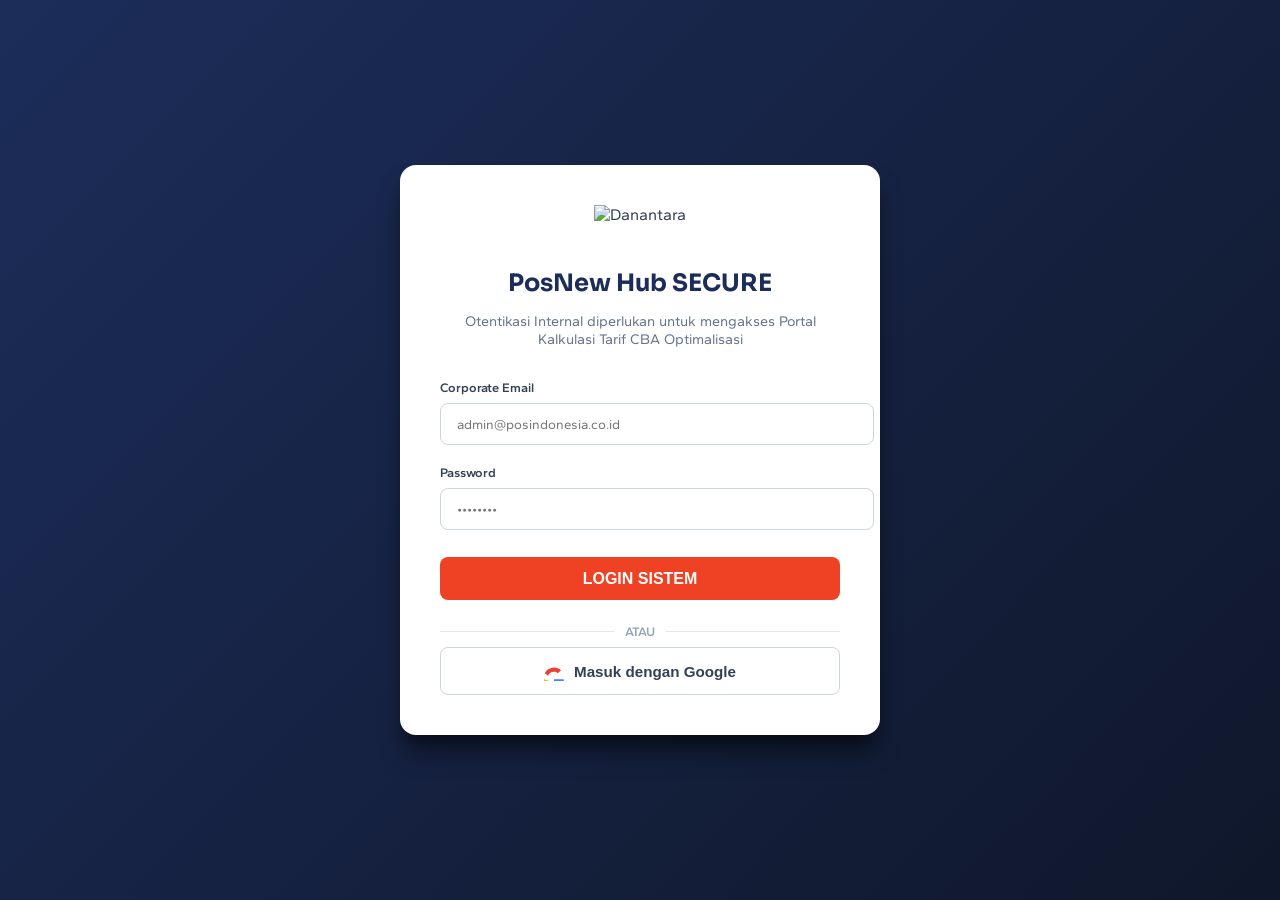
==== commit 10e032d3: "Update beta.html" ====
--- a/beta.html
+++ b/beta.html
@@ -5,7 +5,7 @@
     <meta name="viewport" content="width=device-width, initial-scale=1.0, maximum-scale=1.0, user-scalable=no">
     
     <title>Portal Optimalisasi Tarif Pengiriman PosIND by Ikhsan Radiansyah</title>
-    <meta name="description" content="Portal Kalkulasi dan Optimalisasi Tarif Pengiriman Pos Indonesia (PosIND). Sistem logistik multi-paket B2B dan Ritel untuk efisiensi jalur Udara, Darat, Laut, Sekunder, dan Tersier oleh Ikhsan Radiansyah.">
+    <meta name="description" content="Portal Kalkulasi Tarif CBA Optimalisasi Pengiriman Pos Indonesia (PosIND). Sistem logistik multi-paket B2B dan Ritel untuk efisiensi jalur Udara, Darat, Laut, Sekunder, dan Tersier oleh Ikhsan Radiansyah.">
     
     <!-- Favicon -->
     <link rel="icon" href="data:image/svg+xml,<svg xmlns=%22http://www.w3.org/2000/svg%22 viewBox=%220 0 100 100%22><text y=%22.9em%22 font-size=%2290%22>📦</text></svg>">
@@ -155,7 +155,7 @@
         <div class="login-card">
             <img src="https://upload.wikimedia.org/wikipedia/commons/thumb/4/45/Logo_1_tahun_Danantara.svg/3840px-Logo_1_tahun_Danantara.svg.png" alt="Danantara">
             <h2>PosNew Hub SECURE</h2>
-            <p>Otentikasi Internal diperlukan untuk mengakses Portal Kalkulasi B2B & Ritel.</p>
+            <p>Otentikasi Internal diperlukan untuk mengakses Portal Kalkulasi Tarif CBA Optimalisasi</p>
             
             <form id="loginForm">
                 <div class="input-group">
@@ -190,8 +190,8 @@
     <header id="appHeader" class="bg-white shadow-md py-4 px-4 md:px-8 flex flex-col md:flex-row justify-between items-center mb-6 md:mb-8 gap-4 sticky top-0 z-50" style="display: none;">
         <img src="https://upload.wikimedia.org/wikipedia/commons/thumb/4/45/Logo_1_tahun_Danantara.svg/3840px-Logo_1_tahun_Danantara.svg.png" alt="Danantara" class="h-10 md:h-12 hidden md:block">
         <div class="flex items-center gap-3 flex-1 justify-center">
-            <h1 class="text-xl md:text-2xl font-bold posblue text-center" style="font-family: 'Sora', sans-serif;">Portal Kalkulasi Tarif</h1>
-            <span class="text-[10px] md:text-xs font-bold text-white bg-posblue px-2.5 py-1 rounded-full shadow-sm whitespace-nowrap tracking-wide">v3.7 SECURE PRO</span>
+            <h1 class="text-xl md:text-2xl font-bold posblue text-center" style="font-family: 'Sora', sans-serif;">Portal Kalkulasi Tarif CBA Optimalisasi</h1>
+            <span class="text-[10px] md:text-xs font-bold text-white bg-posblue px-2.5 py-1 rounded-full shadow-sm whitespace-nowrap tracking-wide">v4.3</span>
         </div>
         <div class="flex items-center gap-4">
             <img src="https://www.posindonesia.co.id/_next/image?url=https%3A%2F%2Fadmin-piol.posindonesia.co.id%2Fmedia%2FUntitled%20design%20(7).png&w=750&q=75" alt="PosIND" class="h-8 md:h-10 hidden md:block">
@@ -387,7 +387,9 @@
             messagingSenderId: "1080281321221",
             appId: "1:1080281321221:web:da78144e52be1d9429716c"
         };
-        firebase.initializeApp(firebaseConfig);
+        if (!firebase.apps.length) {
+            firebase.initializeApp(firebaseConfig);
+        }
         const auth = firebase.auth();
         const googleProvider = new firebase.auth.GoogleAuthProvider();
 
@@ -396,30 +398,23 @@
         const appMain = document.getElementById('appMain');
         const appFooter = document.getElementById('appFooter');
 
-        // Listener Status Login (DILENGKAPI SATPAM WHITELIST)
         auth.onAuthStateChanged(user => {
             if (user) {
-                // 1. DAFTAR DOMAIN & EMAIL YANG DIIZINKAN (Whitelist)
                 const allowedDomain = "@posindonesia.co.id";
                 const allowedEmails = [
                     "ikhsanradiansyah@gmail.com", 
                     "ikhsan@posnew.com"
                 ];
 
-                // 2. LOGIKA SATPAM: Cek apakah email user berakhiran domain resmi ATAU ada di daftar khusus
                 if (user.email.endsWith(allowedDomain) || allowedEmails.includes(user.email)) {
-                    
-                    // JIKA LOLOS: Buka gembok dan tampilkan aplikasi
                     loginOverlay.style.display = 'none';
                     appHeader.style.display = 'flex';
                     appMain.style.display = 'block';
                     appFooter.style.display = 'flex';
                     
-                    // Jalankan fungsi memuat database Google Sheets setelah login sukses
                     if(Object.keys(matrixUdara).length === 0) initData(); 
 
                 } else {
-                    // JIKA ILEGAL: Langsung tendang keluar (Logout Paksa)
                     auth.signOut().then(() => {
                         loginOverlay.style.display = 'flex';
                         document.getElementById('loginError').innerText = "Akses ditolak! Gunakan email korporat resmi PosIND.";
@@ -427,7 +422,6 @@
                     });
                 }
             } else {
-                // Jika belum login, tampilkan gembok, sembunyikan aplikasi
                 loginOverlay.style.display = 'flex';
                 appHeader.style.display = 'none';
                 appMain.style.display = 'none';
@@ -435,7 +429,6 @@
             }
         });
 
-        // Proses Login Email/Password
         document.getElementById('loginForm').addEventListener('submit', (e) => {
             e.preventDefault();
             const email = document.getElementById('userEmail').value;
@@ -453,11 +446,9 @@
                     btn.innerText = "LOGIN SISTEM";
                     document.getElementById('loginError').innerText = "Email atau Password salah!";
                     document.getElementById('loginError').style.display = 'block';
-                    console.error("Login Gagal:", error);
                 });
         });
 
-        // Proses Login via Google
         function loginWithGoogle() {
             const btn = document.getElementById('btnGoogle');
             const originalContent = btn.innerHTML;
@@ -472,11 +463,9 @@
                     btn.innerHTML = originalContent;
                     document.getElementById('loginError').innerText = "Gagal login dengan akun Google.";
                     document.getElementById('loginError').style.display = 'block';
-                    console.error("Google Login Gagal:", error);
                 });
         }
 
-        // Proses Tombol Logout
         function logoutFirebase() {
             auth.signOut().then(() => {
                 document.getElementById('userEmail').value = '';
@@ -484,16 +473,14 @@
             });
         }
 
-
         // =================================================================================
-        // SMART COPY-PASTE DARI EXCEL (FITUR V2.1 PRO)
+        // SMART COPY-PASTE DARI EXCEL
         // =================================================================================
         document.addEventListener('DOMContentLoaded', () => {
             const tableBody = document.getElementById('paketBody');
             
             tableBody.addEventListener('paste', function(e) {
                 let target = e.target;
-                
                 let allowedClasses = ['paket-nama', 'paket-aktual', 'paket-p', 'paket-l', 'paket-t'];
                 let isAllowed = allowedClasses.some(cls => target.classList.contains(cls));
                 
@@ -547,9 +534,6 @@
             });
         });
 
-        // =================================================================================
-        // FORMAT RUPIAH PADA INPUT (BIAYA LANGSUNG)
-        // =================================================================================
         function formatRupiahInput(elem) {
             let val = elem.value.replace(/[^,\d]/g, '');
             if(val === '') { elem.value = ''; return; }
@@ -567,7 +551,6 @@
         // =================================================================================
         // SEMUA URL CSV DARI GOOGLE SHEETS
         // =================================================================================
-        // URL DATABASE BARU v3.6
         const urlGaruda      = "https://docs.google.com/spreadsheets/d/e/2PACX-1vTWQUlgZAwei-KhsKknZWiRMd5pPTGG6A0Y6yGx3N4uhJZGLNFoY76vNTqj-S9DoA/pub?gid=757372231&single=true&output=csv";
         const urlReg1        = "https://docs.google.com/spreadsheets/d/e/2PACX-1vTWQUlgZAwei-KhsKknZWiRMd5pPTGG6A0Y6yGx3N4uhJZGLNFoY76vNTqj-S9DoA/pub?gid=615154213&single=true&output=csv";
         const urlReg2        = "https://docs.google.com/spreadsheets/d/e/2PACX-1vTWQUlgZAwei-KhsKknZWiRMd5pPTGG6A0Y6yGx3N4uhJZGLNFoY76vNTqj-S9DoA/pub?gid=122444008&single=true&output=csv";
@@ -632,14 +615,17 @@
             }
         }
 
+        // UPDATE v3.8: Pembagi Volumetrik Dinamis (6000 atau 4000)
         function calcCW(elem) {
             let row = elem.closest('.paket-row');
+            if(!row) return;
             let a = parseFloat(row.querySelector('.paket-aktual').value) || 0;
             let p = parseFloat(row.querySelector('.paket-p').value) || 0;
             let l = parseFloat(row.querySelector('.paket-l').value) || 0;
             let t = parseFloat(row.querySelector('.paket-t').value) || 0;
             
-            let modaVal = document.querySelector('input[name="modaUtama"]:checked').value;
+            let modaInput = document.querySelector('input[name="modaUtama"]:checked');
+            let modaVal = modaInput ? modaInput.value : 'UDARA';
             let pembagi = modaVal === 'UDARA' ? 6000 : 4000;
             
             let vol = (p * l * t) / pembagi;
@@ -690,17 +676,69 @@
             if (!prevDest) return "";
             let dest = String(prevDest).toUpperCase().trim();
             
-            // Jika dest dari Primer Udara memiliki format "CGK - JAKARTA", ambil nama kotanya saja
+            let cleanDest = dest;
             if (dest.includes(" - ")) {
-                dest = dest.split(" - ")[1].trim();
-            }
-            
-            if (dest.includes("JAKARTA") && moda === "SEKUNDER") return "TANGERANG";
-            return dest.replace(/[0-9]/g, '').trim(); 
-        }
-
-        
-        // PARSER KHUSUS LION PARCEL
+                cleanDest = dest.split(" - ")[1].trim();
+            } else {
+                cleanDest = dest.replace(/[0-9]/g, '').trim();
+            }
+            
+            if (cleanDest.includes("JAKARTA") && moda === "SEKUNDER") {
+                return "JAKARTA PREMIER";
+            }
+            
+            return cleanDest; 
+        }
+
+        // =================================================================================
+        // KUMPULAN FUNGSI PARSER
+        // =================================================================================
+        function parseMatrixSheet(data, targetMatrixObj) {
+            if (data.length < 2) return;
+            let headerRowIdx = -1, maxCols = 0;
+            for (let r = 0; r < Math.min(data.length, 15); r++) {
+                let textCols = 0;
+                for (let c = 0; c < data[r].length; c++) {
+                    let val = String(data[r][c]).trim().toUpperCase();
+                    let isText = isNaN(parseFloat(val));
+                    if (val.length >= 3 && isText && !val.includes("---") && !val.startsWith("P0")) textCols++;
+                }
+                if (textCols > maxCols) { maxCols = textCols; headerRowIdx = r; }
+            }
+            if (headerRowIdx === -1) return;
+            let headers = data[headerRowIdx].map(x => String(x).trim().toUpperCase());
+            
+            let originColIdx = -1;
+            for (let c = 0; c < Math.min(headers.length, 10); c++) {
+                let matchCount = 0;
+                for (let r = headerRowIdx + 1; r < Math.min(data.length, headerRowIdx + 20); r++) {
+                    if (c >= data[r].length) continue;
+                    let val = String(data[r][c]).trim().toUpperCase();
+                    let isText = isNaN(parseFloat(val));
+                    if (val.length >= 3 && isText && !val.includes("---") && val !== "PRIMER" && !val.startsWith("P0")) matchCount++;
+                }
+                if (matchCount >= 2) { originColIdx = c; break; }
+            }
+            if (originColIdx === -1) originColIdx = 2; 
+
+            for(let i = headerRowIdx + 1; i < data.length; i++) {
+                if (data[i].length <= originColIdx) continue;
+                let origin = String(data[i][originColIdx]).trim().toUpperCase(); 
+                if(!origin || origin === "" || origin.includes("---") || origin === "NAN" || origin.startsWith("P0")) continue;
+                if(!targetMatrixObj[origin]) targetMatrixObj[origin] = {};
+                
+                for(let j = originColIdx + 1; j < data[i].length; j++) {
+                    if (j < headers.length) {
+                        let dest = headers[j];
+                        let tarif = parseRupiah(data[i][j]);
+                        if(dest && dest !== "" && !dest.includes("---") && !dest.startsWith("P0") && tarif > 0) {
+                            targetMatrixObj[origin][dest] = tarif;
+                        }
+                    }
+                }
+            }
+        }
+
         function parseLionSheet(data, targetMatrixObj) {
             if (data.length < 2) return;
             let originCol = -1, destCol = -1, rateCol = -1;
@@ -728,9 +766,6 @@
             }
         }
 
-        // PARSER GARUDA INDONESIA
-        
-        // PARSER GARUDA INDONESIA
         function parseGaruda(data) {
             if (data.length < 2) return;
             let hOrigin = -1, hDest = -1, hBiaya = -1;
@@ -752,7 +787,6 @@
                 let originCode = oRaw.split('-')[0].trim();
                 let destCode = dRaw.split('-')[0].trim();
                 
-                // Format ulang agar seragam misal: "BTH - BATAM"
                 let originName = oRaw.includes('-') ? oRaw.substring(oRaw.indexOf('-')+1).trim() : originCode;
                 let destName = dRaw.includes('-') ? dRaw.substring(dRaw.indexOf('-')+1).trim() : destCode;
                 
@@ -762,17 +796,19 @@
                 let biaya = parseRupiah(data[i][hBiaya]);
                 if(biaya > 0) {
                     if(!garudaMatrix[originKey]) garudaMatrix[originKey] = { code: originCode, dests: {} };
-                    if(!garudaMatrix[originKey].dests[destKey] || biaya > garudaMatrix[originKey].dests[destKey].biaya) {
-                        garudaMatrix[originKey].dests[destKey] = { biaya: biaya, code: destCode };
+                    if(!garudaMatrix[originKey].dests[destKey]) {
+                        garudaMatrix[originKey].dests[destKey] = { choices: [], code: destCode };
                     }
-                }
-            }
-        }
-
-        // PARSER REGIONAL 1 - 6 (Handling)
+                    if (!garudaMatrix[originKey].dests[destKey].choices.includes(biaya)) {
+                        garudaMatrix[originKey].dests[destKey].choices.push(biaya);
+                    }
+                }
+            }
+        }
+
         function parseRegional(data) {
             if (data.length < 2) return;
-            let hBandara = -1, hOut = -1, hInAdmin = -1, hInGudang = -1;
+            let hBandara = -1, hOut = -1, hInAdmin = -1, hInGudang = -1, hInLainnya = -1;
 
             for(let r=0; r<Math.min(data.length, 10); r++) {
                 for(let c=0; c<data[r].length; c++) {
@@ -780,11 +816,13 @@
                     if(val === "BANDARA" || val === "BANDARA ") hBandara = c;
                     
                     if(val.includes("TOTAL BIAYA OUTGOING")) hOut = c;
-                    else if(val.includes("JLH BIAYA HANDLING DARAT") && hOut === -1) hOut = c;
-                    else if(val.includes("BIAYA HANDLING OUTGOING") && hOut === -1) hOut = c;
+                    if(val.includes("JLH BIAYA HANDLING DARAT")) hOut = c;
+                    if(val.includes("BIAYA HANDLING OUTGOING") && hOut === -1) hOut = c;
                     
                     if(val.includes("BIAYA ADMIN/ SMU") || val.includes("BIAYA ADMIN/SMU")) hInAdmin = c;
                     if(val.includes("SEWA GUDANG INCOMING")) hInGudang = c;
+                    
+                    if(val.includes("BIAYA LAINNYA")) hInLainnya = c;
                 }
             }
 
@@ -793,22 +831,22 @@
                 let bandaraRaw = String(data[i][hBandara]).trim().toUpperCase();
                 if(!bandaraRaw || bandaraRaw === "NAN" || bandaraRaw.length < 3 || bandaraRaw.includes("BANDARA")) continue;
                 
-                let bandara = bandaraRaw.split(' ')[0].trim(); 
+                let bandara = bandaraRaw.replace(/\s*\([^)]*\)/g, '').trim(); 
                 
                 let outFee = hOut > -1 ? parseRupiah(data[i][hOut]) : 0;
                 let inAdmin = hInAdmin > -1 ? parseRupiah(data[i][hInAdmin]) : 0;
                 let inGudang = hInGudang > -1 ? parseRupiah(data[i][hInGudang]) : 0;
-                let inFee = inAdmin + inGudang;
+                let inLainnya = hInLainnya > -1 ? parseRupiah(data[i][hInLainnya]) : 0;
+                
+                let inFee = inAdmin + inGudang + inLainnya;
 
                 if(!regionalFees[bandara]) regionalFees[bandara] = { out: 0, in: 0 };
-                if(outFee > regionalFees[bandara].out) regionalFees[bandara].out = outFee;
-                if(inFee > regionalFees[bandara].in) regionalFees[bandara].in = inFee;
-            }
-        }
-
-        // BUILDER MATRIKS UDARA
-        
-        // BUILDER MATRIKS UDARA
+                
+                if(outFee > 0 && regionalFees[bandara].out === 0) regionalFees[bandara].out = outFee;
+                if(inFee > 0 && regionalFees[bandara].in === 0) regionalFees[bandara].in = inFee;
+            }
+        }
+
         function buildMatrixUdara() {
             matrixUdara = {};
             for (let originKey in garudaMatrix) {
@@ -818,30 +856,73 @@
                 for (let destKey in garudaMatrix[originKey].dests) {
                     let destObj = garudaMatrix[originKey].dests[destKey];
                     let destCode = destObj.code;
-                    let base = destObj.biaya;
-                    
-                    let outFee = regionalFees[originCode] ? regionalFees[originCode].out : 0;
+                    
+                    let originMatch = originCode === "MES" ? "KNO" : originCode;
+                    let destMatch = destCode === "MES" ? "KNO" : destCode;
+                    
+                    let outFee = 0;
+                    let outKey = Object.keys(regionalFees).find(k => k === originMatch || k.includes(originMatch));
+                    if(!outKey && originMatch === "CGK") outKey = Object.keys(regionalFees).find(k => k.includes("KTSH"));
+                    if(outKey) outFee = regionalFees[outKey].out;
                     
                     let inFee = 0;
-                    let destAlias = destCode === "CGK" ? "KTSH" : (destCode === "KTSH" ? "CGK" : destCode);
-                    
-                    if (regionalFees[destCode]) {
-                        inFee = regionalFees[destCode].in;
-                    } else if (regionalFees[destAlias]) {
-                        inFee = regionalFees[destAlias].in;
-                    }
-
-                    matrixUdara[originKey][destKey] = base + outFee + inFee;
-                }
-            }
-        }
-
-
+                    let inKey = Object.keys(regionalFees).find(k => k === destMatch || k.includes(destMatch));
+                    if(!inKey && destMatch === "CGK") inKey = Object.keys(regionalFees).find(k => k.includes("KTSH"));
+                    if(inKey) inFee = regionalFees[inKey].in;
+
+                    // Mengumpulkan semua tarif (Base Garuda + Out + In)
+                    let finalChoices = [];
+                    destObj.choices.forEach(base => {
+                        let total = base + outFee + inFee;
+                        if (!finalChoices.includes(total)) {
+                            finalChoices.push(total);
+                        }
+                    });
+                    
+                    finalChoices.sort((a,b) => a - b);
+                    matrixUdara[originKey][destKey] = finalChoices;
+                }
+            }
+        }
+
+        // =================================================================================
+        // SISTEM INIT ASINKRON (ANTI-RACE CONDITION)
+        // =================================================================================
+        let isInitializingData = false;
+
+        async function initData() {
+            if (isInitializingData) return;
+            isInitializingData = true;
+            
+            const statusDiv = document.getElementById('loadingStatus');
+            const statusText = document.getElementById('loadingText');
+            
+            try {
+                statusDiv.style.display = 'flex';
+                statusDiv.className = "bg-blue-100 border-l-4 border-posblue posblue p-4 rounded shadow mb-4 flex items-center";
+                statusText.innerHTML = "Menyedot 16 Database Google Sheets...";
+
+                let requests = [
+                    fetch(urlGaruda).then(r => r.text()), 
+                    fetch(urlReg1).then(r => r.text()), 
+                    fetch(urlReg2).then(r => r.text()), 
+                    fetch(urlReg4).then(r => r.text()), 
+                    fetch(urlReg5).then(r => r.text()), 
+                    fetch(urlReg6).then(r => r.text()), 
+                    fetch(urlPrimerDarat).then(r => r.text()), 
+                    fetch(urlPrimerLaut).then(r => r.text()), 
+                    fetch(urlTersier).then(r => r.text()), 
+                    fetch(urlLionParcel).then(r => r.text()) 
+                ];
+                urlSekunderList.forEach(url => requests.push(fetch(url).then(r => r.text())));
+                
+                const responses = await Promise.all(requests);
+                
                 Papa.parse(responses[0], { skipEmptyLines: true, complete: res => parseGaruda(res.data) });
                 for(let i=1; i<=5; i++) {
                     Papa.parse(responses[i], { skipEmptyLines: true, complete: res => parseRegional(res.data) });
                 }
-                buildMatrixUdara(); // Rangkai rumus Primer Udara
+                buildMatrixUdara(); 
 
                 Papa.parse(responses[6], { skipEmptyLines: true, complete: res => parseMatrixSheet(res.data, matrixDarat) });
                 Papa.parse(responses[7], { skipEmptyLines: true, complete: res => parseMatrixSheet(res.data, matrixLaut) });
@@ -880,6 +961,7 @@
                         }
 
                         let tersierOptions = Object.keys(tersierMap).sort().map(kcu => ({ value: kcu, text: kcu }));
+                        if (tsTujuan) tsTujuan.destroy();
                         tsTujuan = new TomSelect("#tujuanAkhirSelect", {
                             options: tersierOptions,
                             create: false,
@@ -893,9 +975,8 @@
                     Papa.parse(responses[i], { skipEmptyLines: true, complete: res => parseMatrixSheet(res.data, matrixSekunder) });
                 }
 
-                const statusDiv = document.getElementById('loadingStatus');
                 statusDiv.className = "bg-green-100 border-l-4 border-green-500 text-green-700 p-4 rounded shadow mb-4 flex items-center";
-                document.getElementById('loadingText').innerHTML = `Sistem Sukses! 16 Database Terintegrasi (Primer Udara Dinamis & Lion Parcel Aktif).`;
+                statusText.innerHTML = `Sistem Sukses! 16 Database Terintegrasi.`;
                 setTimeout(() => statusDiv.style.display = 'none', 3000);
 
                 document.getElementById('btnHitung').disabled = false;
@@ -908,11 +989,16 @@
 
             } catch (error) {
                 console.error(error);
-                document.getElementById('loadingStatus').className = "bg-red-100 border-l-4 border-red-500 text-red-700 p-4 rounded shadow mb-4 flex items-center";
-                document.getElementById('loadingText').innerHTML = "ERROR: Gagal terkoneksi dengan link Google Sheets.";
-            }
-        }
-
+                statusDiv.className = "bg-red-100 border-l-4 border-red-500 text-red-700 p-4 rounded shadow mb-4 flex items-center";
+                statusText.innerHTML = `<b>ERROR KONEKSI:</b> <br>${error.message}<br>Gagal memuat dari Google Sheets.`;
+            } finally {
+                isInitializingData = false;
+            }
+        }
+
+        // =================================================================================
+        // SISTEM CHAINING RUTE
+        // =================================================================================
         function findKey(matrix, keyword) { return Object.keys(matrix).find(k => k.includes(keyword)) || ""; }
         function findDestKey(matrix, origin, keyword) {
             if (!matrix[origin]) return "";
@@ -933,16 +1019,14 @@
         }
 
         function renderDefaultRoutes() {
-            // Kalkulasi ulang Volumetrik semua baris tiap kali moda berubah
             document.querySelectorAll('.paket-aktual').forEach(elem => calcCW(elem));
-
             document.getElementById('ruteContainer').innerHTML = '';
             ruteCount = 0;
             let moda = document.querySelector('input[name="modaUtama"]:checked').value;
             
             if (moda === 'UDARA') {
-                let origin = findKey(matrixUdara, "BATAM") || "BATAM 29400";
-                let dest = findDestKey(matrixUdara, origin, "JAKARTA") || "JAKARTA 10000";
+                let origin = findKey(matrixUdara, "BTH - BATAM") || "BTH - BATAM";
+                let dest = findDestKey(matrixUdara, origin, "CGK - JAKARTA") || "CGK - JAKARTA";
                 tambahRute("PRIMER UDARA", origin, dest);
             } else { 
                 let origin1 = findKey(matrixSekunder, "BATAM") || "BATAM";
@@ -970,7 +1054,7 @@
             row.id = `rute-row-${ruteCount}`;
             
             let modaVal = forcedModa || "PRIMER UDARA";
-            let displayOrigin = forcedOrigin || (allRows.length === 0 ? "BATAM" : (prevDestVal ? prevDestVal : "PILIH TUJUAN SEBELUMNYA"));
+            let displayOrigin = forcedOrigin || (allRows.length === 0 ? "BTH - BATAM" : (prevDestVal ? prevDestVal : "PILIH TUJUAN SEBELUMNYA"));
 
             row.innerHTML = `
                 <div class="w-full md:w-8 text-left md:text-center font-bold text-posorange bg-orange-100 md:bg-transparent rounded px-3 py-1.5 md:p-0">#${ruteCount}</div>
@@ -981,6 +1065,7 @@
                         <option value="PRIMER DARAT" ${modaVal==='PRIMER DARAT'?'selected':''}>PRIMER DARAT</option>
                         <option value="PRIMER LAUT" ${modaVal==='PRIMER LAUT'?'selected':''}>PRIMER LAUT</option>
                         <option value="SEKUNDER" ${modaVal==='SEKUNDER'?'selected':''}>SEKUNDER</option>
+                        <option value="SEKUNDER SETEMPAT" ${modaVal==='SEKUNDER SETEMPAT'?'selected':''}>SEKUNDER POS SETEMPAT</option>
                         <option value="LION PARCEL" ${modaVal==='LION PARCEL'?'selected':''}>LION PARCEL (VENDOR)</option>
                     </select>
                 </div>
@@ -990,15 +1075,18 @@
                 </div>
                 <span class="hidden md:inline text-gray-400 font-bold text-xl">➔</span>
                 <div class="w-full flex-1">
-                    <label class="text-[10px] text-gray-500 font-bold uppercase md:hidden block mb-1">Tujuan (Ketik)</label>
-                    <select id="rute-dest-${ruteCount}" class="w-full uppercase" placeholder="KETIK TUJUAN...">
-                        <option value="">PILIH TUJUAN...</option>
-                    </select>
+                    <label class="text-[10px] text-gray-500 font-bold uppercase md:hidden block mb-1">Tujuan (Ketik/Pilih)</label>
+                    <div id="rute-dest-wrapper-${ruteCount}">
+                        <select id="rute-dest-${ruteCount}" class="w-full uppercase" placeholder="KETIK TUJUAN...">
+                            <option value="">PILIH TUJUAN...</option>
+                        </select>
+                    </div>
                 </div>
                 <div class="w-full md:w-1/6 relative mt-2 md:mt-0">
                     <label class="text-[10px] text-gray-500 font-bold uppercase md:hidden block mb-1">Tarif / Kg</label>
-                    <span class="absolute left-3 top-8 md:top-2.5 text-gray-500 font-semibold">Rp</span>
-                    <input type="text" id="rute-tarif-${ruteCount}" class="w-full bg-gray-200 border border-gray-300 p-2.5 pl-10 rounded text-gray-700 font-bold cursor-not-allowed" placeholder="0" readonly data-value="0">
+                    <span class="absolute left-3 top-8 md:top-2.5 text-gray-500 font-semibold z-10">Rp</span>
+                    <input type="text" id="rute-tarif-${ruteCount}" class="w-full bg-gray-200 border border-gray-300 p-2.5 pl-10 rounded text-gray-700 font-bold cursor-not-allowed" placeholder="0" readonly data-value="0" oninput="formatRupiahInput(this); this.dataset.value = unformatRupiah(this.value);">
+                    <select id="rute-tarif-select-${ruteCount}" class="hidden w-full bg-yellow-50 border border-yellow-400 p-2.5 pl-10 rounded text-posblue font-bold focus:ring-posorange cursor-pointer shadow-sm" onchange="syncTarifDropdown(${ruteCount})"></select>
                 </div>
                 ${allRows.length > 0 ? `<button onclick="hapusRute(this)" class="w-full md:w-auto mt-2 md:mt-0 text-red-500 border border-red-200 md:border-none rounded py-2 md:py-0 font-bold hover:bg-red-50" title="Hapus">HAPUS</button>` : `<div class="hidden md:block w-4"></div>`}
             `;
@@ -1015,7 +1103,10 @@
 
         function onChangeModa(index, forcedDest = null, forcedOrigin = null) {
             const moda = document.getElementById(`rute-moda-${index}`).value;
-            let activeMatrix = moda === "PRIMER UDARA" ? matrixUdara : moda === "PRIMER DARAT" ? matrixDarat : moda === "PRIMER LAUT" ? matrixLaut : moda === "LION PARCEL" ? matrixLion : matrixSekunder;
+            let activeMatrix = moda === "PRIMER UDARA" ? matrixUdara : 
+                               moda === "PRIMER DARAT" ? matrixDarat : 
+                               moda === "PRIMER LAUT" ? matrixLaut : 
+                               moda === "LION PARCEL" ? matrixLion : matrixSekunder;
 
             let rowElem = document.getElementById(`rute-row-${index}`);
             if (!rowElem) return;
@@ -1023,9 +1114,77 @@
             let prevRow = rowElem.previousElementSibling;
             let isFirstRow = (!prevRow || !prevRow.classList.contains('rute-baris'));
 
+            let originInput = document.getElementById(`rute-origin-${index}`);
+            let tarifInput = document.getElementById(`rute-tarif-${index}`);
+            let tarifSelect = document.getElementById(`rute-tarif-select-${index}`);
+            let wrapper = document.getElementById(`rute-dest-wrapper-${index}`);
+
+            // === PENANGANAN SEKUNDER SETEMPAT (MANUAL INPUT) ===
+            if (moda === "SEKUNDER SETEMPAT") {
+                if(document.getElementById(`rute-dest-${index}`) && document.getElementById(`rute-dest-${index}`).tomselect) {
+                    document.getElementById(`rute-dest-${index}`).tomselect.destroy();
+                }
+                wrapper.innerHTML = `
+                    <div class="flex flex-col xl:flex-row gap-2">
+                        <input type="text" id="rute-dest-custom-${index}" class="w-full border border-gray-300 p-2.5 rounded font-bold uppercase text-gray-700" placeholder="Ketik Tujuan Manual..." value="${forcedDest || ''}">
+                        <select id="rute-basis-${index}" class="w-full xl:w-1/2 border border-gray-300 p-2.5 rounded font-bold text-posblue bg-white text-xs">
+                            <option value="KG">PER KG</option>
+                            <option value="KOLI">PER KOLI (Maks 30Kg)</option>
+                        </select>
+                    </div>
+                `;
+                
+                tarifInput.removeAttribute('readonly');
+                tarifInput.classList.remove('bg-gray-200', 'cursor-not-allowed', 'hidden');
+                tarifInput.classList.add('bg-white', 'focus:ring-posorange');
+                if (tarifSelect) tarifSelect.classList.add('hidden');
+                
+                tarifInput.value = '';
+                tarifInput.dataset.value = 0;
+                tarifInput.placeholder = "Ketik Nominal...";
+
+                if (!isFirstRow && !forcedOrigin) {
+                    let prevDestVal = "";
+                    if (prevRow.querySelector(`select[id^="rute-dest-"]`)) {
+                        prevDestVal = prevRow.querySelector(`select[id^="rute-dest-"]`).value;
+                    } else if (prevRow.querySelector(`input[id^="rute-dest-custom-"]`)) {
+                        prevDestVal = prevRow.querySelector(`input[id^="rute-dest-custom-"]`).value;
+                    }
+                    originInput.value = prevDestVal ? String(prevDestVal).toUpperCase() : "";
+                } else if (forcedOrigin) {
+                    originInput.value = forcedOrigin;
+                }
+                
+                return; 
+            }
+
+            // === KEMBALIKAN KE MODE DROPDOWN MATRIKS NORMAL ===
+            if(document.getElementById(`rute-dest-custom-${index}`)) {
+                wrapper.innerHTML = `
+                    <select id="rute-dest-${index}" class="w-full uppercase" placeholder="KETIK TUJUAN...">
+                        <option value="">PILIH TUJUAN...</option>
+                    </select>
+                `;
+                new TomSelect(`#rute-dest-${index}`, {
+                    create: false,
+                    sortField: { field: "text", direction: "asc" },
+                    onChange: function() { onChangeDest(index); }
+                });
+            }
+
+            tarifInput.setAttribute('readonly', true);
+            tarifInput.classList.add('bg-gray-200', 'cursor-not-allowed');
+            tarifInput.classList.remove('bg-white', 'focus:ring-posorange', 'hidden');
+            if (tarifSelect) tarifSelect.classList.add('hidden');
+            
+            tarifInput.value = '';
+            tarifInput.dataset.value = 0;
+            tarifInput.placeholder = "0";
+
             if (!isFirstRow && !forcedOrigin) {
                 let prevDestSelect = prevRow.querySelector('select[id^="rute-dest-"]');
-                let prevDest = prevDestSelect ? prevDestSelect.value : "";
+                let prevDestCustom = prevRow.querySelector('input[id^="rute-dest-custom-"]');
+                let prevDest = prevDestSelect ? prevDestSelect.value : (prevDestCustom ? prevDestCustom.value : "");
                 
                 if (prevDest) {
                     let aliasOrigin = getAliasOrigin(moda, prevDest);
@@ -1037,13 +1196,13 @@
                         let cleanPrev = String(prevDest).toUpperCase().replace(/[0-9]/g, '').trim();
                         matchedKey = Object.keys(activeMatrix).find(k => k.includes(cleanPrev));
                     }
-                    document.getElementById(`rute-origin-${index}`).value = matchedKey || prevDest;
+                    originInput.value = matchedKey || prevDest;
                 }
             } else if (forcedOrigin) {
-                document.getElementById(`rute-origin-${index}`).value = forcedOrigin;
-            }
-
-            const origin = document.getElementById(`rute-origin-${index}`).value;
+                originInput.value = forcedOrigin;
+            }
+
+            const origin = originInput.value;
             let tsControl = document.getElementById(`rute-dest-${index}`).tomselect;
             
             tsControl.clear(true);
@@ -1062,20 +1221,60 @@
             }
         }
 
+        function syncTarifDropdown(index) {
+            let tarifSelect = document.getElementById(`rute-tarif-select-${index}`);
+            let tarifInput = document.getElementById(`rute-tarif-${index}`);
+            if(!tarifSelect || !tarifInput) return;
+            
+            let val = tarifSelect.value;
+            tarifInput.dataset.value = val;
+            tarifInput.value = formatRupiahUI(val);
+        }
+
         function onChangeDest(index) {
             const moda = document.getElementById(`rute-moda-${index}`).value;
             const origin = document.getElementById(`rute-origin-${index}`).value;
             const dest = document.getElementById(`rute-dest-${index}`).value;
             const tarifInput = document.getElementById(`rute-tarif-${index}`);
-            let activeMatrix = moda === "PRIMER UDARA" ? matrixUdara : moda === "PRIMER DARAT" ? matrixDarat : moda === "PRIMER LAUT" ? matrixLaut : moda === "LION PARCEL" ? matrixLion : matrixSekunder;
+            const tarifSelect = document.getElementById(`rute-tarif-select-${index}`);
+            
+            let activeMatrix = moda === "PRIMER UDARA" ? matrixUdara : 
+                               moda === "PRIMER DARAT" ? matrixDarat : 
+                               moda === "PRIMER LAUT" ? matrixLaut : 
+                               moda === "LION PARCEL" ? matrixLion : matrixSekunder;
             
             if (dest && activeMatrix[origin] && activeMatrix[origin][dest]) {
                 let trueVal = activeMatrix[origin][dest];
-                tarifInput.value = formatRupiahUI(trueVal); 
-                tarifInput.dataset.value = trueVal;         
+                
+                if (Array.isArray(trueVal)) {
+                    tarifSelect.innerHTML = '';
+                    trueVal.forEach(val => {
+                        tarifSelect.innerHTML += `<option value="${val}">${formatRupiahUI(val)}</option>`;
+                    });
+                    if(trueVal.length > 1) {
+                        tarifSelect.classList.remove('hidden');
+                        tarifInput.classList.add('hidden');
+                        tarifInput.dataset.value = trueVal[0];
+                        tarifInput.value = formatRupiahUI(trueVal[0]);
+                    } else {
+                        tarifSelect.classList.add('hidden');
+                        tarifInput.classList.remove('hidden');
+                        tarifInput.value = formatRupiahUI(trueVal[0]); 
+                        tarifInput.dataset.value = trueVal[0];
+                    }
+                } else {
+                    if(tarifSelect) tarifSelect.classList.add('hidden');
+                    tarifInput.classList.remove('hidden');
+                    tarifInput.value = formatRupiahUI(trueVal); 
+                    tarifInput.dataset.value = trueVal;         
+                }
             } else { 
-                tarifInput.value = ''; 
-                tarifInput.dataset.value = 0; 
+                if(tarifSelect) tarifSelect.classList.add('hidden');
+                if(tarifInput) {
+                    tarifInput.classList.remove('hidden');
+                    tarifInput.value = ''; 
+                    tarifInput.dataset.value = 0; 
+                }
             }
             
             let rowElem = document.getElementById(`rute-row-${index}`);
@@ -1105,6 +1304,9 @@
             }
         }
 
+        // =================================================================================
+        // LOGIKA OPTIMALISASI B2B & EXPORT EXCEL
+        // =================================================================================
         function hitungOptimalisasi() {
             try {
                 let tujuanAkhir = document.getElementById('tujuanAkhirSelect').value;
@@ -1122,9 +1324,26 @@
                     let id = row.id.split('-')[2];
                     let moda = document.getElementById(`rute-moda-${id}`).value;
                     let origin = document.getElementById(`rute-origin-${id}`).value;
-                    let dest = document.getElementById(`rute-dest-${id}`).value;
-                    let tarif = parseFloat(document.getElementById(`rute-tarif-${id}`).dataset.value) || 0;
-                    if (tarif > 0) globalRutes.push({ nama: `JALUR ${moda.split(' ')[1] || moda}: ${origin} ➔ ${dest}`, tarif: tarif });
+                    
+                    let dest, tarif, basis = 'KG';
+                    if (moda === 'SEKUNDER SETEMPAT') {
+                        dest = document.getElementById(`rute-dest-custom-${id}`).value.toUpperCase() || "CUSTOM";
+                        basis = document.getElementById(`rute-basis-${id}`).value;
+                        tarif = parseFloat(document.getElementById(`rute-tarif-${id}`).dataset.value) || 0;
+                    } else {
+                        dest = document.getElementById(`rute-dest-${id}`).value;
+                        tarif = parseFloat(document.getElementById(`rute-tarif-${id}`).dataset.value) || 0;
+                    }
+                    
+                    if (tarif > 0) {
+                        let namaJalur = moda === 'SEKUNDER SETEMPAT' ? `SEKUNDER POS SETEMPAT (${basis})` : (moda.split(' ')[1] || moda);
+                        globalRutes.push({ 
+                            nama: `JALUR ${namaJalur}: ${origin} ➔ ${dest}`, 
+                            tarif: tarif,
+                            moda: moda,
+                            basis: basis
+                        });
+                    }
                 });
 
                 globalTersier = { 
@@ -1146,7 +1365,14 @@
                     
                     let collecting = 1000;
                     let processing = 1000;
-                    let costRoutes = globalRutes.map(r => r.tarif * pCW);
+                    let costRoutes = globalRutes.map(r => {
+                        if (r.basis === 'KOLI') {
+                            let koliMultiplier = Math.ceil(pCW / 30);
+                            return r.tarif * koliMultiplier;
+                        } else {
+                            return r.tarif * pCW;
+                        }
+                    });
                     let costTersier = globalTersier.tarif * pCW;
                     let delivery = 2875 * pCW;
                     
@@ -1240,10 +1466,13 @@
         }
 
         function getColName(n) {
+            let ordA = 'A'.charCodeAt(0);
+            let ordZ = 'Z'.charCodeAt(0);
+            let len = ordZ - ordA + 1;
             let s = "";
             while(n >= 0) {
-                s = String.fromCharCode(n % 26 + 65) + s;
-                n = Math.floor(n / 26) - 1;
+                s = String.fromCharCode(n % len + ordA) + s;
+                n = Math.floor(n / len) - 1;
             }
             return s;
         }
@@ -1277,9 +1506,7 @@
                 const getStyleTotalRp = () => ({ fill: { fgColor: { rgb: "E2E8F0" } }, font: { bold: true, color: { rgb: "1C2D5A" } }, alignment: { horizontal: "right", vertical: "center" }, border: createBorder() });
                 const getStyleTotalPct = () => ({ fill: { fgColor: { rgb: "E2E8F0" } }, font: { bold: true, color: { rgb: "1C2D5A" } }, alignment: { horizontal: "right", vertical: "center" }, border: createBorder() });
 
-                // =================================================================================
                 // SHEET 2: TABEL OPTIMALISASI
-                // =================================================================================
                 let wsData2 = [];
                 let headerRow2 = [
                     "NAMA PAKET", "BERAT AKTUAL (KG)", "PANJANG (CM)", "LEBAR (CM)", "TINGGI (CM)", 
@@ -1328,6 +1555,7 @@
                     let modaValExport = document.querySelector('input[name="modaUtama"]:checked').value;
                     let pmbExport = modaValExport === 'UDARA' ? 6000 : 4000;
                     rowData[iVol] = { t: 'n', f: `${colP}${R}*${colL}${R}*${colT}${R}/${pmbExport}`, z: '0.00', s: getStylePlain() };
+                    
                     let maxStr = `MAX(${colAct}${R},${colVol}${R})`;
                     let formulaCW = `MAX(1, IF((${maxStr}-INT(${maxStr}))>0.3, INT(${maxStr})+1, INT(${maxStr})))`;
                     rowData[iCW] = { t: 'n', f: formulaCW, z: '0', s: getStylePlain() }; 
@@ -1341,11 +1569,18 @@
                     rowData[iPro] = { t: 'n', v: 1000, z: rpFmt, s: getStyleRp() };
                     
                     globalRutes.forEach((route, idx) => {
-                        rowData[iFirstRute + idx] = { t: 'n', f: `$${colCW}${R}*${route.tarif}`, z: rpFmt, s: getStyleRp() };
+                        if (route.basis === 'KOLI') {
+                            rowData[iFirstRute + idx] = { t: 'n', f: `ROUNDUP($${colCW}${R}/30,0)*${route.tarif}`, z: rpFmt, s: getStyleRp() };
+                        } else {
+                            rowData[iFirstRute + idx] = { t: 'n', f: `$${colCW}${R}*${route.tarif}`, z: rpFmt, s: getStyleRp() };
+                        }
                     });
                     
                     rowData[iTer] = { t: 'n', f: `$${colCW}${R}*${globalTersier.tarif}`, z: rpFmt, s: getStyleRp() };
+                    
+                    // Delivery flat rate
                     rowData[iDeliv] = { t: 'n', f: `$${colCW}${R}*2875`, z: rpFmt, s: getStyleRp() };
+                    
                     rowData[iOpt] = { t: 'n', f: `SUM(${getColName(iCol)}${R}:${getColName(iDeliv)}${R})`, z: rpFmt, s: getStyleRp() };
                     rowData[iOver] = { t: 'n', f: `${getColName(iOpt)}${R}*0.05`, z: rpFmt, s: getStyleRp() };
                     rowData[iCOF] = { t: 'n', f: `${getColName(iOpt)}${R}*30/365*0.08`, z: rpFmt, s: getStyleRp() };
@@ -1371,10 +1606,7 @@
                 footData2[iMargin] = { t: 'n', f: `${getColName(iLaba)}${totalR}/${getColName(iDPP)}${totalR}`, z: '0.00%', s: getStyleTotalPct() };
                 wsData2.push(footData2);
 
-
-                // =================================================================================
                 // SHEET 1: PERHITUNGAN
-                // =================================================================================
                 let wsData1 = [];
                 let headerRow1 = [
                     "NO", "ORIGIN", "DESTINATION", "BERAT TOTAL (KG)", "JUMLAH KOLI", "PROYEKSI PENDAPATAN", 
@@ -1407,10 +1639,7 @@
                 
                 wsData1.push(rowData1);
 
-
-                // =================================================================================
                 // GENERATE WORKBOOK
-                // =================================================================================
                 const ws1 = XLSX.utils.aoa_to_sheet(wsData1);
                 const ws2 = XLSX.utils.aoa_to_sheet(wsData2);
                 
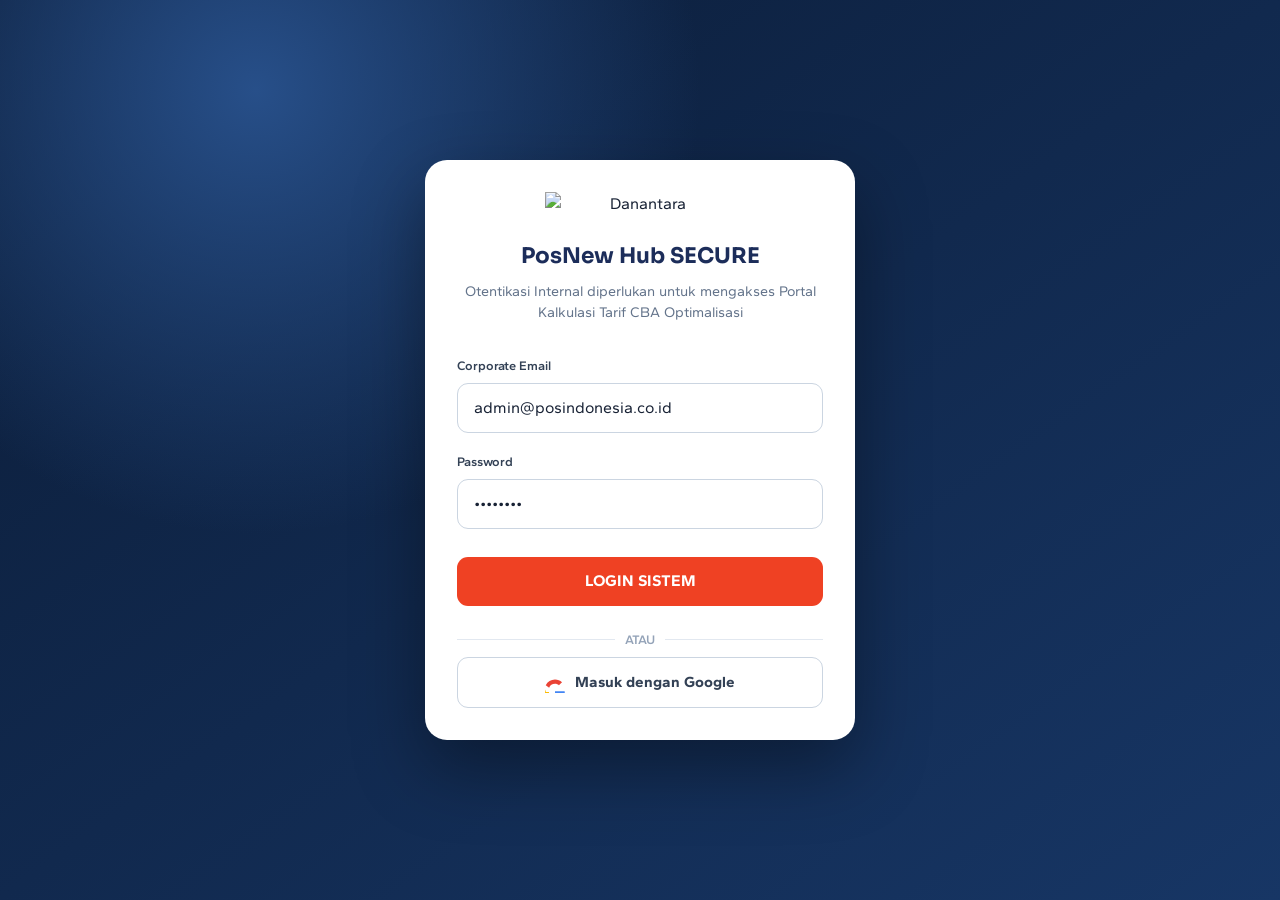
==== commit 3c2be2f2: "push" ====
--- a/beta.html
+++ b/beta.html
@@ -2,10 +2,10 @@
 <html lang="id">
 <head>
     <meta charset="UTF-8">
-    <meta name="viewport" content="width=device-width, initial-scale=1.0, maximum-scale=1.0, user-scalable=no">
+    <meta name="viewport" content="width=device-width, initial-scale=1.0">
     
-    <title>Portal Optimalisasi Tarif Pengiriman PosIND by Ikhsan Radiansyah</title>
-    <meta name="description" content="Portal Kalkulasi Tarif CBA Optimalisasi Pengiriman Pos Indonesia (PosIND). Sistem logistik multi-paket B2B dan Ritel untuk efisiensi jalur Udara, Darat, Laut, Sekunder, dan Tersier oleh Ikhsan Radiansyah.">
+    <title>Kalkulator Optimalisasi Proyek Logistik | PosNew Hub</title>
+    <meta name="description" content="Kalkulator analisis dan optimalisasi proyek logistik untuk menghitung nilai proyek, pendapatan, biaya, laba, margin, dan nilai per kilogram.">
     
     <!-- Favicon -->
     <link rel="icon" href="data:image/svg+xml,<svg xmlns=%22http://www.w3.org/2000/svg%22 viewBox=%220 0 100 100%22><text y=%22.9em%22 font-size=%2290%22>📦</text></svg>">
@@ -14,7 +14,7 @@
     <script src="https://www.gstatic.com/firebasejs/10.8.1/firebase-app-compat.js"></script>
     <script src="https://www.gstatic.com/firebasejs/10.8.1/firebase-auth-compat.js"></script>
 
-    <script src="https://cdn.tailwindcss.com"></script>
+    <link rel="stylesheet" href="assets/tailwind-local.css">
     <script src="https://cdn.jsdelivr.net/npm/xlsx-js-style@1.2.0/dist/xlsx.bundle.js"></script>
     <script src="https://cdnjs.cloudflare.com/ajax/libs/PapaParse/5.4.1/papaparse.min.js"></script>
     
@@ -146,6 +146,17 @@
         
         #loginError { color: #ef4444; font-size: 0.85rem; font-weight: 600; margin-top: 1rem; display: none; }
     </style>
+
+    <link rel="canonical" href="https://optimize.posnew.com/">
+    <meta name="theme-color" content="#10274d">
+    <meta property="og:type" content="website">
+    <meta property="og:title" content="Kalkulator Optimalisasi Proyek Logistik | PosNew Hub">
+    <meta property="og:description" content="Analisis nilai proyek, biaya, laba, margin, dan nilai proyek per kilogram.">
+    <meta property="og:url" content="https://optimize.posnew.com/">
+    <meta name="twitter:card" content="summary">
+    <link rel="manifest" href="/manifest.webmanifest">
+    <link rel="stylesheet" href="assets/app.css">
+    <script type="application/ld+json">{"@context":"https://schema.org","@type":"SoftwareApplication","name":"PosNew Hub Optimalisasi Proyek Logistik","applicationCategory":"BusinessApplication","operatingSystem":"Web","url":"https://optimize.posnew.com/","description":"Kalkulator dan alat analisis optimalisasi proyek logistik."}</script>
 </head>
 
 <body>
@@ -1670,5 +1681,6 @@
             }
         }
     </script>
+    <script src="assets/app-enhancements.js"></script>
 </body>
 </html>
--- a/assets/app.css
+++ b/assets/app.css
@@ -0,0 +1,49 @@
+:root{
+  --navy:#10274d;--navy-2:#183b70;--orange:#ef4b23;--orange-2:#ff7849;
+  --ink:#182235;--muted:#667085;--line:#dfe5ee;--surface:#fff;--soft:#f5f7fb;
+  --positive:#157f4c;--warning:#ad6800;--danger:#c7352c;--radius:18px;
+}
+*{box-sizing:border-box}
+html{scroll-behavior:smooth;background:#eef2f7}
+body{font-family:'Gantari',system-ui,-apple-system,BlinkMacSystemFont,'Segoe UI',sans-serif!important;color:var(--ink)!important;background:linear-gradient(180deg,#eef3f9 0,#f7f9fc 440px)!important}
+button,input,select{font:inherit}
+button{min-height:44px}
+button:focus-visible,input:focus-visible,select:focus-visible,a:focus-visible{outline:3px solid rgba(239,75,35,.28)!important;outline-offset:2px}
+#appHeader{background:rgba(255,255,255,.94)!important;backdrop-filter:blur(16px);border-bottom:1px solid rgba(16,39,77,.08);box-shadow:0 8px 28px rgba(16,39,77,.08)!important;padding:12px clamp(16px,3vw,40px)!important;margin:0 0 22px!important;min-height:74px}
+#appHeader h1{font-size:clamp(1rem,2vw,1.35rem)!important;letter-spacing:-.02em}
+.app-brand-lockup{display:flex;align-items:center;gap:12px;min-width:0}
+.app-brand-mark{width:42px;height:42px;border-radius:13px;background:linear-gradient(145deg,var(--navy),var(--navy-2));display:grid;place-items:center;color:#fff;font-family:'Sora',sans-serif;font-weight:800;box-shadow:0 8px 18px rgba(16,39,77,.24)}
+.app-brand-copy{min-width:0}.app-brand-copy small{display:block;color:var(--muted);font-size:.7rem;font-weight:700;letter-spacing:.08em;text-transform:uppercase}.app-version{background:#edf2f8!important;color:var(--navy)!important;border:1px solid #d7e0ec;box-shadow:none!important}
+.header-actions{display:flex;align-items:center;gap:8px}.header-privacy{font-size:.76rem;color:var(--muted);font-weight:650;display:flex;align-items:center;gap:6px}
+#appMain{max-width:1480px!important;padding:0 clamp(12px,2vw,28px) 64px!important}
+#loadingStatus{border:1px solid #c9daee!important;border-left:4px solid var(--navy)!important;background:#f3f8fe!important;box-shadow:none!important;border-radius:14px!important}
+.app-intro{display:flex;justify-content:space-between;gap:20px;align-items:flex-end;padding:8px 2px 2px}.app-intro h2{font-family:'Sora',sans-serif;font-size:clamp(1.5rem,2.6vw,2.45rem);color:var(--navy);line-height:1.13;letter-spacing:-.04em;margin:0}.app-intro p{max-width:720px;color:var(--muted);margin:8px 0 0;line-height:1.55}.progress-strip{display:flex;gap:6px;flex-wrap:wrap;justify-content:flex-end}.progress-chip{font-size:.72rem;font-weight:750;color:#526176;background:#fff;border:1px solid var(--line);padding:7px 10px;border-radius:999px}.progress-chip strong{color:var(--orange);margin-right:4px}
+.workspace-shell{display:grid;grid-template-columns:minmax(0,1.62fr) minmax(330px,.78fr);gap:22px;align-items:start;margin-top:18px}.workspace-form{min-width:0;display:flex;flex-direction:column;gap:16px}.workspace-summary{min-width:0;position:sticky;top:92px;display:flex;flex-direction:column;gap:14px}
+.workspace-form>section,#hasil-container,.summary-card,.scenario-card{background:#fff!important;border:1px solid rgba(16,39,77,.09)!important;border-top:none!important;border-radius:var(--radius)!important;box-shadow:0 12px 34px rgba(25,45,78,.075)!important;overflow:hidden!important;padding:clamp(16px,2vw,24px)!important}.workspace-form>section{position:relative}.workspace-form>section:before{content:"";position:absolute;inset:0 auto 0 0;width:4px;background:linear-gradient(var(--navy),var(--orange))}.workspace-form h2{font-family:'Sora',sans-serif;font-size:1rem!important;margin-bottom:17px!important}.workspace-form h2>span{width:29px!important;height:29px!important;border-radius:9px!important;font-size:.75rem!important;box-shadow:0 4px 10px rgba(16,39,77,.16)}
+.workspace-form label{color:#344054!important}.workspace-form input:not([type=radio]):not([type=checkbox]),.workspace-form select,.ts-control{min-height:44px;border-radius:11px!important;border-color:#d0d8e4!important;background:#fff}.workspace-form input[readonly]{background:#f1f4f8!important}.workspace-form input:invalid{box-shadow:none}.field-error{border-color:var(--danger)!important;background:#fff7f6!important}.field-error-text{display:block;color:var(--danger);font-size:.72rem;font-weight:700;margin-top:5px}
+#mainPaketTable,#tableHasil{border-collapse:separate;border-spacing:0}#mainPaketTable thead th,#tableHasil thead th{position:sticky;top:0;z-index:2;background:#e9eef5!important;color:#2f3c52!important;border-bottom:1px solid #d7dfeb}#mainPaketTable tbody tr:nth-child(even),#tableHasil tbody tr:nth-child(even){background:#fafbfd}.table-scroll{scrollbar-color:#a9b6c8 transparent;scrollbar-width:thin}
+#ruteContainer .rute-baris{border-radius:14px!important;border-color:#dbe2ec!important;background:#f8fafc!important;box-shadow:none!important}
+.primary-action-bar{display:flex!important;gap:10px;align-items:center;justify-content:space-between!important;margin:0!important;padding:12px 14px;background:rgba(255,255,255,.96);border:1px solid var(--line);border-radius:16px;box-shadow:0 12px 30px rgba(16,39,77,.1);position:sticky;bottom:10px;z-index:30}.primary-action-bar p{font-size:.78rem;color:var(--muted);margin:0}.primary-action-bar #btnHitung{border-radius:12px!important;box-shadow:0 8px 18px rgba(239,75,35,.24)!important;padding:12px 20px!important;font-size:.92rem!important;white-space:nowrap}
+.summary-card{padding:18px!important}.summary-heading{display:flex;align-items:flex-start;justify-content:space-between;gap:12px}.summary-heading h2{font-family:'Sora',sans-serif;color:var(--navy);font-size:1rem;margin:0}.summary-heading p{font-size:.76rem;color:var(--muted);margin:4px 0 0}.status-pill{display:inline-flex;align-items:center;gap:7px;padding:7px 10px;border-radius:999px;font-size:.72rem;font-weight:800;white-space:nowrap}.status-pill:before{content:"";width:8px;height:8px;border-radius:50%;background:currentColor}.status-empty{color:#667085;background:#f0f2f5}.status-good{color:var(--positive);background:#eaf7f0}.status-warn{color:var(--warning);background:#fff5db}.status-bad{color:var(--danger);background:#fff0ee}
+.kpi-grid{display:grid;grid-template-columns:1fr 1fr;gap:10px;margin-top:15px}.kpi{border:1px solid #e2e7ef;border-radius:14px;padding:12px;background:linear-gradient(160deg,#fff,#f8fafc);min-width:0}.kpi.featured{grid-column:1/-1;background:linear-gradient(135deg,var(--navy),#214d89);color:#fff;border:0;padding:15px}.kpi-label{font-size:.67rem;letter-spacing:.06em;text-transform:uppercase;font-weight:800;color:#778397}.kpi.featured .kpi-label{color:#cfdbed}.kpi-value{font-family:'Sora',sans-serif;font-size:clamp(.98rem,1.5vw,1.22rem);font-weight:750;color:var(--navy);margin-top:5px;overflow-wrap:anywhere}.kpi.featured .kpi-value{font-size:1.55rem;color:#fff}.kpi-help{font-size:.67rem;color:#8a94a5;margin-top:3px}.kpi.featured .kpi-help{color:#ccd8e9}
+.insight-list{display:grid;gap:8px;margin:14px 0 0;padding:0;list-style:none}.insight-list li{display:flex;gap:9px;align-items:flex-start;padding:9px 10px;background:#f7f9fc;border-radius:11px;color:#48556a;font-size:.78rem;line-height:1.4}.insight-list li:before{content:"•";font-weight:900;color:var(--orange)}
+.action-grid{display:grid;grid-template-columns:1fr 1fr;gap:8px;margin-top:14px}.action-grid button,.scenario-actions button{border:1px solid #d9e0ea;background:#fff;color:#26364f;border-radius:10px;padding:8px 10px;font-size:.76rem;font-weight:750;transition:.16s}.action-grid button:hover,.scenario-actions button:hover{background:#f3f6fa;border-color:#b9c6d8}.action-grid .action-primary{background:var(--navy);color:#fff;border-color:var(--navy)}.action-grid .action-danger{color:var(--danger)}
+.scenario-card{padding:17px!important}.scenario-card h3,.breakdown-card h3,.comparison-card h3{font-family:'Sora',sans-serif;color:var(--navy);font-size:.9rem;margin:0 0 10px}.scenario-row{display:grid;grid-template-columns:1fr;gap:8px}.scenario-row input,.scenario-row select{width:100%;min-height:40px;border:1px solid #d7dfea;border-radius:10px;padding:8px 10px;font-size:.78rem}.scenario-actions{display:grid;grid-template-columns:repeat(3,1fr);gap:7px;margin-top:8px}.storage-note{font-size:.68rem;color:#7d8796;margin:9px 0 0;line-height:1.4}
+#hasil-container{margin-top:22px!important;margin-bottom:20px!important;padding:0!important}.results-head{padding:20px 22px;border-bottom:1px solid var(--line);display:flex;justify-content:space-between;gap:15px;align-items:center}.results-head h2{font-family:'Sora',sans-serif;color:var(--navy);font-size:1.15rem;margin:0}.results-head p{font-size:.77rem;color:var(--muted);margin:4px 0 0}.results-actions{display:flex;gap:8px;flex-wrap:wrap}.results-actions button{min-height:40px;border-radius:10px;padding:8px 12px;border:1px solid #d7dfeb;background:#fff;color:#25354e;font-size:.76rem;font-weight:800}.results-actions .excel{background:#117a4b;color:#fff;border-color:#117a4b}.results-body{padding:20px 22px}.breakdown-grid{display:grid;grid-template-columns:1.1fr .9fr;gap:16px;margin-bottom:18px}.breakdown-card,.comparison-card{border:1px solid #e0e6ef;border-radius:15px;padding:15px;background:#fafbfd}.breakdown-list{display:grid;gap:7px}.breakdown-line{display:flex;justify-content:space-between;gap:12px;font-size:.78rem;padding-bottom:7px;border-bottom:1px dashed #dfe5ed}.breakdown-line:last-child{border-bottom:0}.breakdown-line span{color:#697589}.breakdown-line strong{color:#243650;text-align:right}.formula-note{font-size:.69rem;line-height:1.45;color:#758092;background:#f0f4f9;padding:9px 10px;border-radius:9px;margin-top:10px}.comparison-output{font-size:.76rem;color:#536178;line-height:1.55}.comparison-output strong{color:var(--navy)}
+.dashboard-footer{height:auto!important;min-height:54px!important;background:#0c1c35!important;border-top:0!important;box-shadow:none!important;padding:12px clamp(16px,3vw,38px)!important}.dashboard-footer a{color:#fff;text-decoration:none}.footer-desc{white-space:normal!important}.footer-creator-badge{padding:5px 10px!important}
+#toastRegion{position:fixed;right:18px;bottom:18px;z-index:10000;display:grid;gap:8px;pointer-events:none}.toast{max-width:360px;background:#152640;color:#fff;border-radius:12px;padding:12px 14px;box-shadow:0 14px 38px rgba(0,0,0,.22);font-size:.8rem;line-height:1.4;animation:toast-in .18s ease}.toast.error{background:#8f2722}.toast.success{background:#126641}@keyframes toast-in{from{opacity:0;transform:translateY(8px)}to{opacity:1;transform:none}}
+#loginOverlay{background:radial-gradient(circle at 20% 10%,#274f89 0,transparent 34%),linear-gradient(145deg,#0b1c37,#173665)!important;padding:18px}.login-card{max-width:430px!important;border-radius:22px!important;padding:32px!important;box-shadow:0 28px 70px rgba(0,0,0,.38)!important}.login-card img{max-width:190px;height:auto!important;max-height:48px;object-fit:contain}.login-card h2{font-size:1.35rem!important}.login-card .input-group input{border-radius:11px!important;min-height:46px}.btn-login,.btn-google{border-radius:11px!important;min-height:46px}
+.hidden-file-input{display:none!important}.print-meta{display:none}
+@media(max-width:1080px){.workspace-shell{grid-template-columns:1fr}.workspace-summary{position:static;display:grid;grid-template-columns:1fr 1fr}.scenario-card{grid-column:1/-1}.app-intro{align-items:flex-start;flex-direction:column}.progress-strip{justify-content:flex-start}}
+@media(max-width:720px){#appHeader{min-height:62px;flex-direction:row!important;gap:8px!important}.app-brand-mark{width:36px;height:36px}.app-brand-copy small,.header-privacy{display:none}#appHeader h1{font-size:.9rem!important;text-align:left!important}.header-actions button{padding:8px 10px!important;font-size:.72rem!important}.workspace-summary{display:flex}.kpi-grid{grid-template-columns:1fr 1fr}.workspace-form>section{padding:15px!important}.primary-action-bar{bottom:6px;flex-direction:column;align-items:stretch}.primary-action-bar p{display:none}.primary-action-bar #btnHitung{width:100%!important}.breakdown-grid{grid-template-columns:1fr}.results-head{align-items:flex-start;flex-direction:column;padding:17px}.results-body{padding:15px}.results-actions{width:100%}.results-actions button{flex:1}.app-intro h2{font-size:1.65rem}.progress-strip{display:none}.dashboard-footer{flex-direction:column;align-items:flex-start!important;gap:6px!important}.footer-desc{display:block!important;margin:0!important;text-align:left!important}.footer-creator-badge{display:none!important}}
+@media(prefers-reduced-motion:reduce){*,*:before,*:after{animation-duration:.01ms!important;animation-iteration-count:1!important;scroll-behavior:auto!important;transition-duration:.01ms!important}}
+@media print{
+ @page{size:A4 portrait;margin:12mm}
+ html,body{background:#fff!important;color:#111!important}#loginOverlay,#appHeader,#loadingStatus,.workspace-form,.scenario-card,.action-grid,.results-actions,.dashboard-footer{display:none!important}#appMain{display:block!important;max-width:none!important;padding:0!important}.app-intro{display:block!important;margin-bottom:10mm}.app-intro .progress-strip{display:none}.workspace-shell{display:block!important;margin:0}.workspace-summary{display:block!important;position:static}.summary-card{box-shadow:none!important;border:1px solid #cfd6df!important;break-inside:avoid}.kpi-grid{grid-template-columns:repeat(3,1fr)}.kpi.featured{grid-column:auto;background:#eef2f6!important;color:#111!important;border:1px solid #cfd6df}.kpi.featured *{color:#111!important}#hasil-container{display:block!important;box-shadow:none!important;border:0!important;margin-top:8mm!important}.results-head{padding:0 0 5mm}.results-body{padding:0}.breakdown-grid{grid-template-columns:1fr 1fr;break-inside:avoid}.comparison-card{display:none}.table-scroll{overflow:visible!important}#tableHasil{font-size:7px!important;width:100%!important}#tableHasil th,#tableHasil td{padding:3px!important;white-space:normal!important}.print-meta{display:block;font-size:9px;color:#555;margin-top:4px}.insight-list{break-inside:avoid}.toast{display:none!important}
+}
+.print-input-card{display:none}
+@media print{
+  .table-scroll{display:none!important}
+  .print-input-card{display:block!important;border:1px solid #dfe5ed;border-radius:15px;padding:15px;background:#fafbfd;break-inside:avoid;margin-top:5mm}
+  .print-input-card h3{font-family:'Sora',sans-serif;color:#10274d;font-size:.9rem;margin:0 0 10px}
+}
